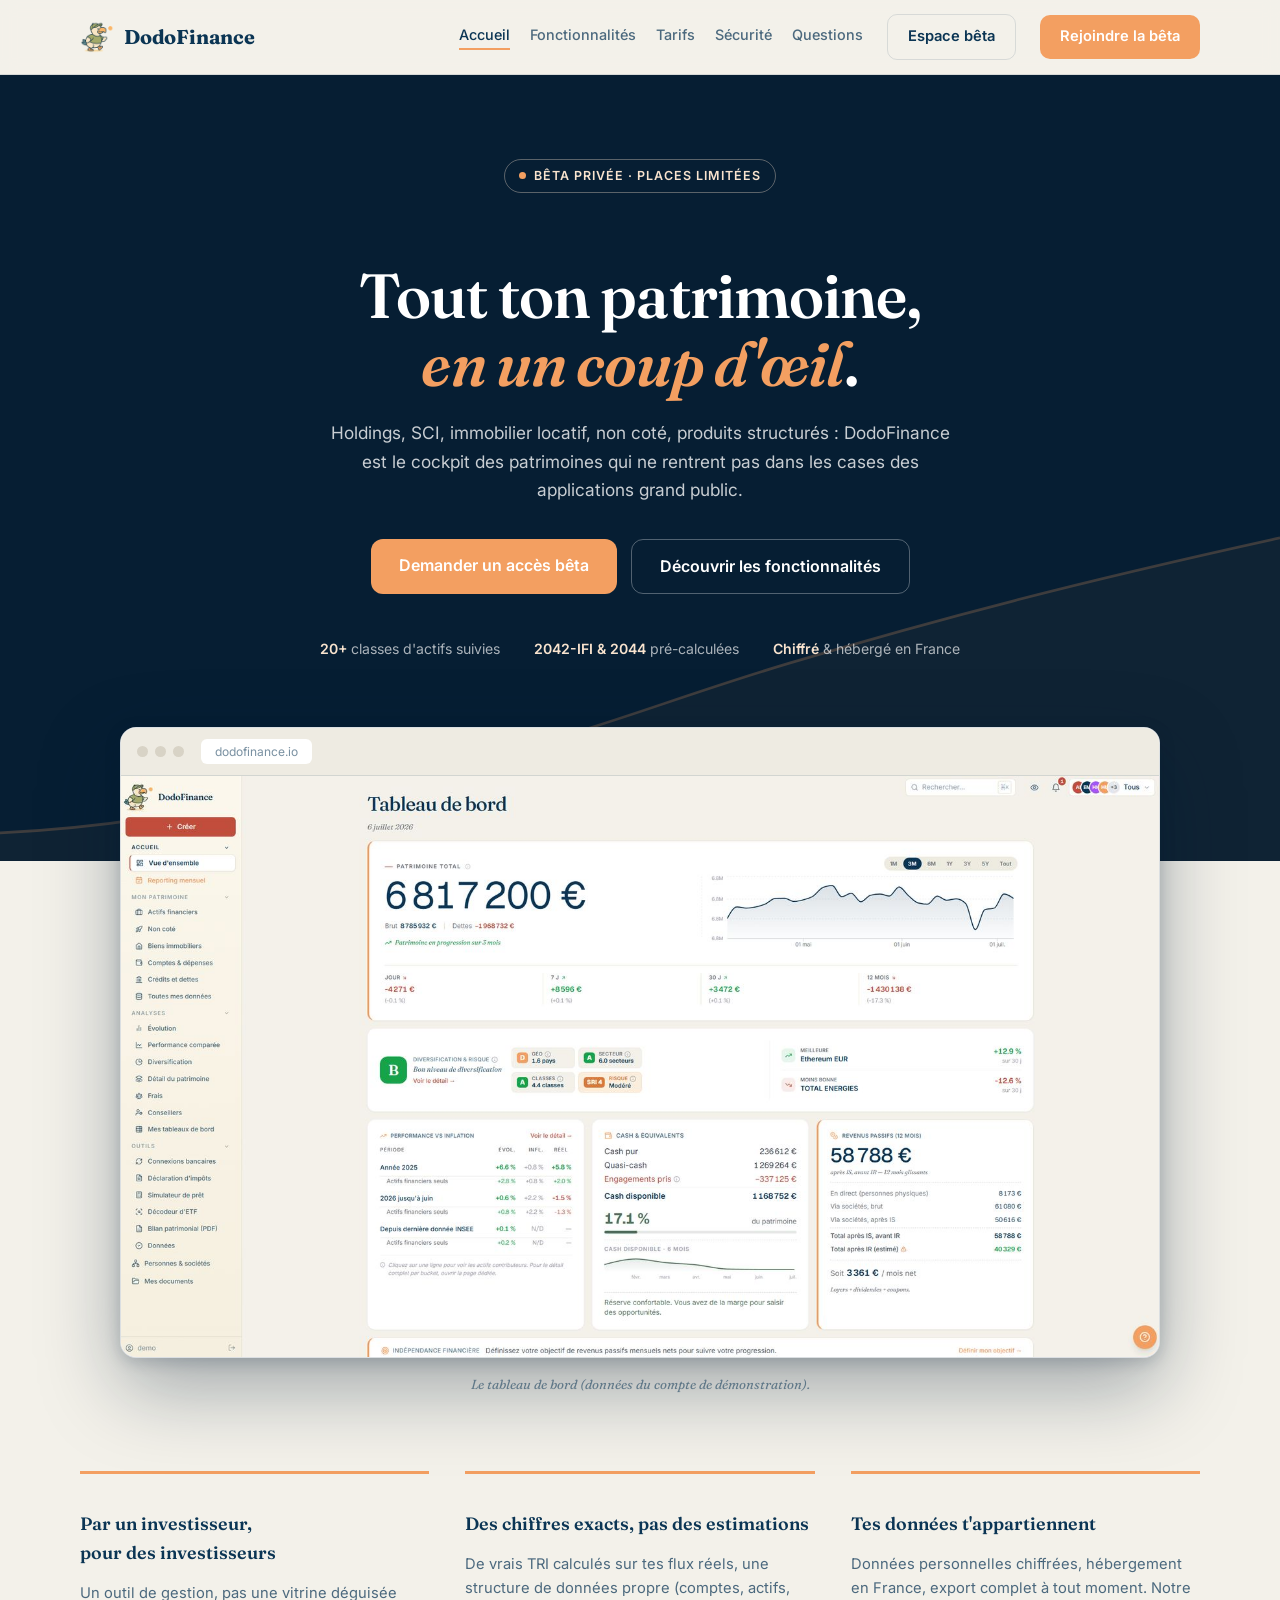
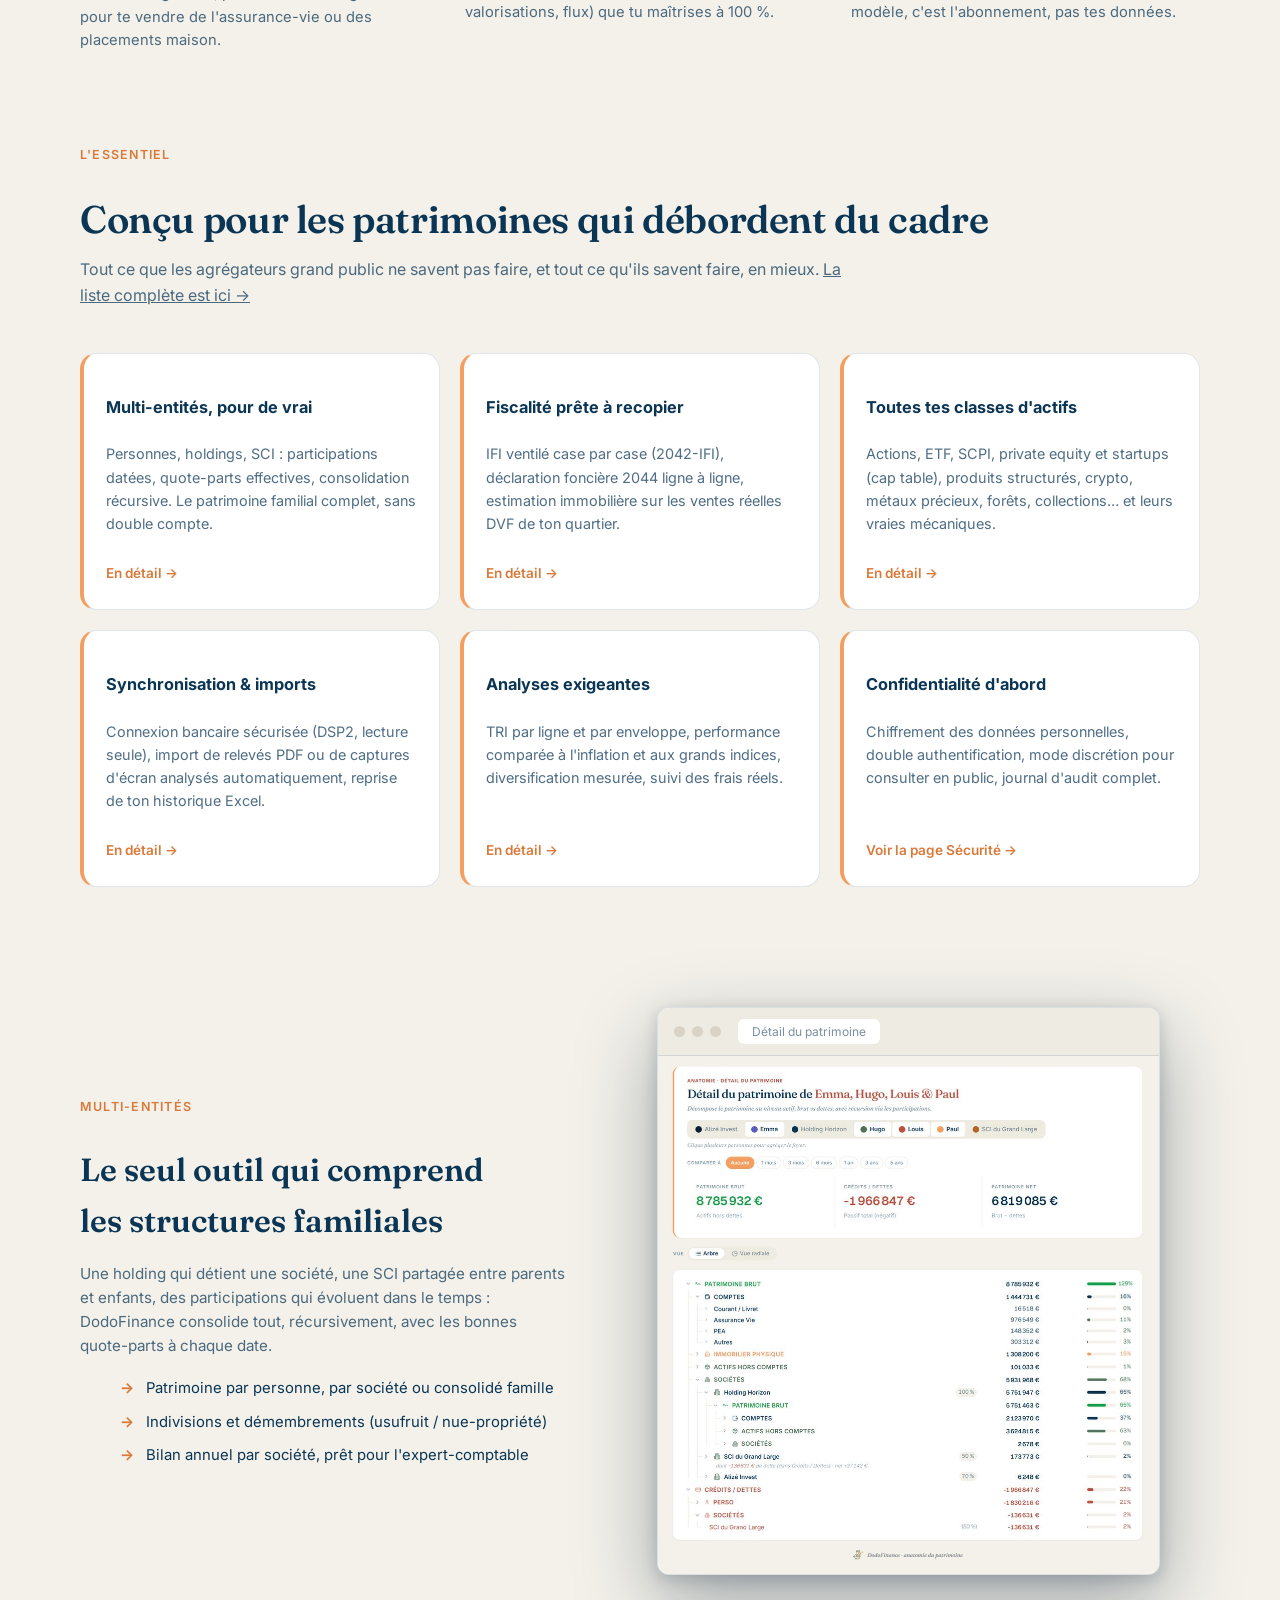
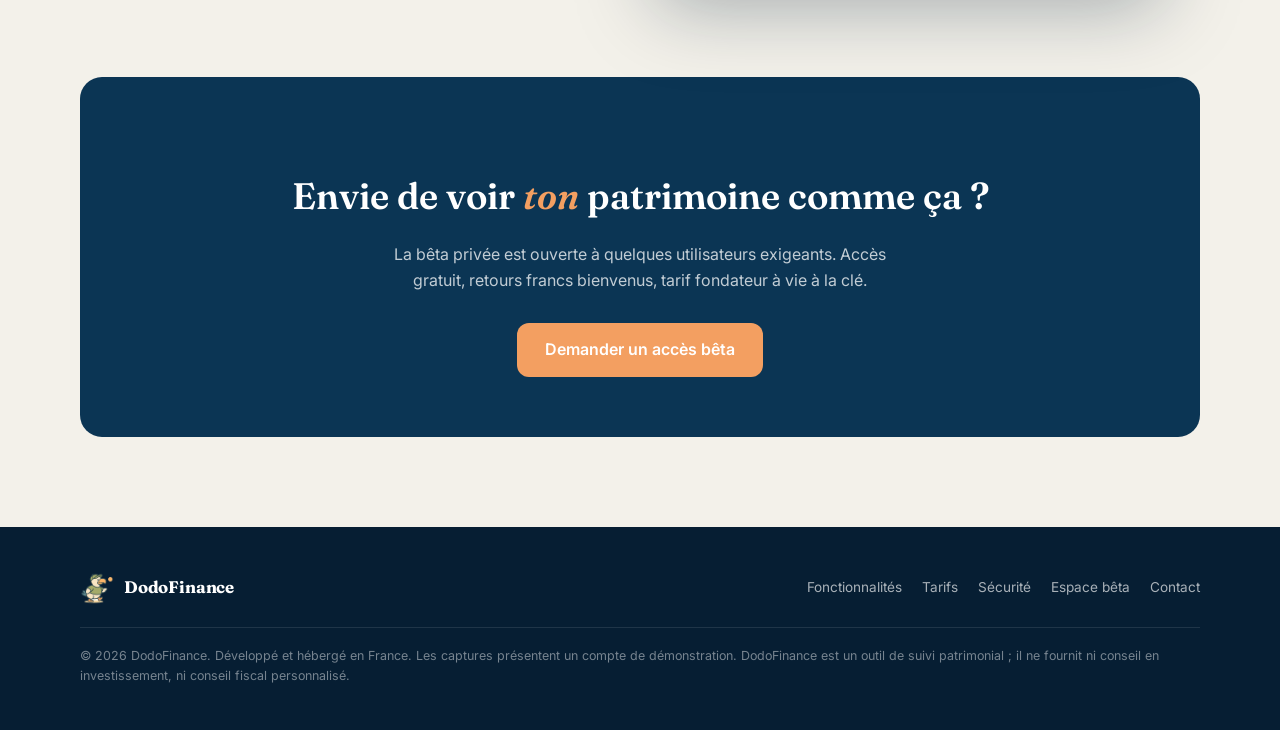
==== index.html @ 03c23da6 "deploy site 2026-07-07_0037" ====
<!DOCTYPE html>
<html lang="fr">
<head>
<meta charset="utf-8">
<meta name="viewport" content="width=device-width, initial-scale=1">
<title>DodoFinance | Le cockpit de ton patrimoine</title>
<meta name="description" content="Holdings, SCI, immobilier locatif, non coté, produits structurés : DodoFinance est le cockpit des patrimoines qui ne rentrent pas dans les cases des applications grand public.">
<link rel="canonical" href="https://www.dodofinance.io/">
<meta property="og:title" content="DodoFinance | Le cockpit de ton patrimoine">
<meta property="og:description" content="Holdings, SCI, immobilier locatif, non coté, produits structurés : DodoFinance est le cockpit des patrimoines qui ne rentrent pas dans les cases des applications grand public.">
<meta property="og:image" content="https://www.dodofinance.io/assets/dashboard.jpg">
<meta property="og:type" content="website">
<meta property="og:locale" content="fr_FR">
<link rel="icon" type="image/png" href="/assets/dodo.png">
<link rel="preconnect" href="https://fonts.googleapis.com">
<link rel="preconnect" href="https://fonts.gstatic.com" crossorigin>
<link href="https://fonts.googleapis.com/css2?family=Fraunces:ital,opsz,wght@0,9..144,400..900;1,9..144,400..900&family=Inter:wght@400;500;600;700&display=swap" rel="stylesheet">
<link rel="stylesheet" href="/style.css">
</head>
<body>
<header class="top">
  <div class="wrap top-in">
    <a class="brand" href="/">
      <img src="/assets/dodo.png" alt="DodoFinance">
      <b>DodoFinance</b>
    </a>
    <nav>
      <a href="/" class="active" data-page="accueil">Accueil</a>
      <a href="/fonctionnalites" data-page="fonctionnalites">Fonctionnalités</a>
      <a href="/tarifs" data-page="tarifs">Tarifs</a>
      <a href="/securite" data-page="securite">Sécurité</a>
      <a href="/questions" data-page="questions">Questions</a>
    </nav>
    <a class="btn btn-ghost" href="https://dodofinance.io/login">Espace bêta</a>
    <a class="btn btn-primary" href="mailto:contact@dodofinance.io?subject=Acc%C3%A8s%20b%C3%AAta%20DodoFinance">Rejoindre la bêta</a>
  </div>
</header>
<main>

  <div class="hero">
    <svg class="curve" viewBox="0 0 1200 260" preserveAspectRatio="none" aria-hidden="true">
      <path d="M0,240 C150,235 260,210 380,196 C520,180 600,150 740,118 C880,86 1010,60 1200,28 L1200,260 L0,260 Z" fill="rgba(243,159,97,0.08)"/>
      <path d="M0,240 C150,235 260,210 380,196 C520,180 600,150 740,118 C880,86 1010,60 1200,28" fill="none" stroke="rgba(243,159,97,0.45)" stroke-width="2"/>
    </svg>
    <div class="hero-in">
      <span class="pill">Bêta privée · places limitées</span>
      <h1>Tout ton patrimoine, <em>en&nbsp;un&nbsp;coup&nbsp;d'œil</em>.</h1>
      <p class="lead">
        Holdings, SCI, immobilier locatif, non coté, produits structurés&nbsp;: DodoFinance est
        le cockpit des patrimoines qui ne rentrent pas dans les cases des applications grand public.
      </p>
      <div class="hero-cta">
        <a class="btn btn-primary btn-big" href="mailto:contact@dodofinance.io?subject=Acc%C3%A8s%20b%C3%AAta%20DodoFinance">Demander un accès bêta</a>
        <a class="btn btn-ghost btn-big" href="/fonctionnalites">Découvrir les fonctionnalités</a>
      </div>
      <div class="hero-stats">
        <span><b>20+</b> classes d'actifs suivies</span>
        <span><b>2042-IFI &amp; 2044</b> pré-calculées</span>
        <span><b>Chiffré</b> &amp; hébergé en France</span>
      </div>
    </div>
  </div>

  <div class="wrap shot-wrap">
    <figure class="shot">
      <div class="shot-bar"><i></i><i></i><i></i><span>dodofinance.io</span></div>
      <img src="/assets/dashboard.jpg" alt="Tableau de bord DodoFinance : patrimoine total, performance vs inflation, cash disponible, revenus passifs" width="1600" height="896">
    </figure>
    <figcaption class="shot-caption">Le tableau de bord (données du compte de démonstration).</figcaption>
  </div>

  <div class="credo">
    <div class="wrap credo-grid">
      <div class="credo-item">
        <h3>Par un investisseur, pour des investisseurs</h3>
        <p>Un outil de gestion, pas une vitrine déguisée pour te vendre de l'assurance-vie ou des placements maison.</p>
      </div>
      <div class="credo-item">
        <h3>Des chiffres exacts, pas des estimations</h3>
        <p>De vrais TRI calculés sur tes flux réels, une structure de données propre (comptes, actifs, valorisations, flux) que tu maîtrises à 100&nbsp;%.</p>
      </div>
      <div class="credo-item">
        <h3>Tes données t'appartiennent</h3>
        <p>Données personnelles chiffrées, hébergement en France, export complet à tout moment. Notre modèle, c'est l'abonnement, pas tes données.</p>
      </div>
    </div>
  </div>

  <div class="section tight">
    <div class="wrap">
      <div class="eyebrow">L'essentiel</div>
      <h2>Conçu pour les patrimoines qui débordent du cadre</h2>
      <p class="sub">Tout ce que les agrégateurs grand public ne savent pas faire, et tout ce qu'ils savent faire, en mieux. <a href="/fonctionnalites">La liste complète est ici →</a></p>
      <div class="feat-grid">
        <div class="feat">
          <h3>Multi-entités, pour de vrai</h3>
          <p>Personnes, holdings, SCI&nbsp;: participations datées, quote-parts effectives, consolidation récursive. Le patrimoine familial complet, sans double compte.</p>
          <a href="/fonctionnalites">En détail →</a>
        </div>
        <div class="feat">
          <h3>Fiscalité prête à recopier</h3>
          <p>IFI ventilé case par case (2042-IFI), déclaration foncière 2044 ligne à ligne, estimation immobilière sur les ventes réelles DVF de ton quartier.</p>
          <a href="/fonctionnalites">En détail →</a>
        </div>
        <div class="feat">
          <h3>Toutes tes classes d'actifs</h3>
          <p>Actions, ETF, SCPI, private equity et startups (cap table), produits structurés, crypto, métaux précieux, forêts, collections… et leurs vraies mécaniques.</p>
          <a href="/fonctionnalites">En détail →</a>
        </div>
        <div class="feat">
          <h3>Synchronisation &amp; imports</h3>
          <p>Connexion bancaire sécurisée (DSP2, lecture seule), import de relevés PDF ou de captures d'écran analysés automatiquement, reprise de ton historique Excel.</p>
          <a href="/fonctionnalites">En détail →</a>
        </div>
        <div class="feat">
          <h3>Analyses exigeantes</h3>
          <p>TRI par ligne et par enveloppe, performance comparée à l'inflation et aux grands indices, diversification mesurée, suivi des frais réels.</p>
          <a href="/fonctionnalites">En détail →</a>
        </div>
        <div class="feat">
          <h3>Confidentialité d'abord</h3>
          <p>Chiffrement des données personnelles, double authentification, mode discrétion pour consulter en public, journal d'audit complet.</p>
          <a href="/securite">Voir la page Sécurité →</a>
        </div>
      </div>
    </div>
  </div>

  <div class="wrap">
    <div class="dive">
      <div class="dive-txt">
        <div class="eyebrow">Multi-entités</div>
        <h2>Le seul outil qui comprend les structures familiales</h2>
        <p>Une holding qui détient une société, une SCI partagée entre parents et enfants, des participations qui évoluent dans le temps&nbsp;: DodoFinance consolide tout, récursivement, avec les bonnes quote-parts à chaque date.</p>
        <ul>
          <li>Patrimoine par personne, par société ou consolidé famille</li>
          <li>Indivisions et démembrements (usufruit / nue-propriété)</li>
          <li>Bilan annuel par société, prêt pour l'expert-comptable</li>
        </ul>
      </div>
      <figure class="shot">
        <div class="shot-bar"><i></i><i></i><i></i><span>Détail du patrimoine</span></div>
        <img src="/assets/drilldown.jpg" alt="Anatomie du patrimoine familial : comptes, immobilier, sociétés et crédits consolidés" loading="lazy" width="1000" height="1034">
      </figure>
    </div>
  </div>

</main>
<section class="final">
  <div class="wrap">
    <div class="final-card">
      <h2>Envie de voir <em>ton</em> patrimoine comme ça&nbsp;?</h2>
      <p>La bêta privée est ouverte à quelques utilisateurs exigeants. Accès gratuit, retours francs bienvenus, tarif fondateur à vie à la clé.</p>
      <a class="btn btn-primary btn-big" href="mailto:contact@dodofinance.io?subject=Acc%C3%A8s%20b%C3%AAta%20DodoFinance">Demander un accès bêta</a>
    </div>
  </div>
</section>
<footer>
  <div class="wrap">
    <div class="foot-in">
      <a class="brand" href="/">
        <img src="/assets/dodo.png" alt="">
        <b>DodoFinance</b>
      </a>
      <div class="foot-links">
        <a href="/fonctionnalites">Fonctionnalités</a>
        <a href="/tarifs">Tarifs</a>
        <a href="/securite">Sécurité</a>
        <a href="https://dodofinance.io/login">Espace bêta</a>
        <a href="mailto:contact@dodofinance.io">Contact</a>
      </div>
    </div>
    <div class="foot-legal">
      © 2026 DodoFinance. Développé et hébergé en France. Les captures présentent un compte de démonstration.
      DodoFinance est un outil de suivi patrimonial&nbsp;; il ne fournit ni conseil en investissement, ni conseil fiscal personnalisé.
    </div>
  </div>
</footer>
</body>
</html>
---- style.css ----
:root {
    --navy: #0B3554;
    --navy-dark: #061E33;
    --orange: #F39F61;
    --amber: #D97A3A;
    --cream: #F8E3CE;
    --bg: #F3F1EA;
    --sage: #4E725A;
    --green: #16A34A;
    --ink-soft: rgba(11, 53, 84, 0.72);
    --ink-faint: rgba(11, 53, 84, 0.55);
    --line: rgba(11, 53, 84, 0.12);
    --display: 'Fraunces', 'Iowan Old Style', 'Palatino Linotype', Georgia, serif;
    --body: 'Inter', -apple-system, 'Segoe UI', Roboto, sans-serif;
  }
  @media (prefers-reduced-motion: reduce) {
    * { transition: none !important; animation: none !important; }
  }
  /* Neutralise les contraintes de largeur du conteneur hôte (reset de la preview) */
  html, body { max-width: none !important; width: 100% !important; margin: 0 !important; padding: 0 !important; }
  body { background: var(--bg); color: var(--navy); font-family: var(--body); line-height: 1.6; }
  .wrap { max-width: 1120px; margin: 0 auto; padding: 0 24px; }
  a { color: inherit; }
  a:focus-visible, button:focus-visible { outline: 3px solid var(--amber); outline-offset: 2px; border-radius: 6px; }
  h1, h2, h3 { text-wrap: balance; }
  .page[hidden] { display: none; }

  /* ── Header ─────────────────────────────────────────── */
  .top {
    position: sticky; top: 0; z-index: 50;
    background: rgba(243, 241, 234, 0.92); backdrop-filter: blur(8px);
    border-bottom: 1px solid var(--line);
  }
  .top-in { display: flex; align-items: center; gap: 24px; padding: 14px 0; }
  .brand { display: flex; align-items: center; gap: 10px; text-decoration: none; margin-right: auto; }
  .brand img { width: 34px; height: 34px; }
  .brand b { font-family: var(--display); font-size: 1.25rem; font-weight: 700; letter-spacing: -0.01em; }
  .top nav { display: flex; gap: 20px; font-size: 0.9rem; font-weight: 500; color: var(--ink-soft); }
  .top nav a { text-decoration: none; padding-bottom: 2px; border-bottom: 2px solid transparent; }
  .top nav a:hover { color: var(--navy); }
  .top nav a.active { color: var(--navy); border-bottom-color: var(--orange); }
  .btn {
    display: inline-block; text-decoration: none; font-weight: 600; font-size: 0.92rem;
    padding: 10px 20px; border-radius: 10px; transition: background 0.15s, transform 0.15s;
  }
  .btn-primary { background: var(--orange); color: #fff; }
  .btn-primary:hover { background: var(--amber); transform: translateY(-1px); }
  .btn-ghost { border: 1px solid var(--line); color: var(--navy); }
  .btn-ghost:hover { background: rgba(11, 53, 84, 0.05); }
  .btn-big { padding: 14px 28px; font-size: 1rem; border-radius: 12px; }
  @media (max-width: 860px) { .top nav { display: none; } }

  /* ── Hero ───────────────────────────────────────────── */
  .hero { background: var(--navy-dark); color: #fff; position: relative; overflow: hidden; padding: 84px 0 200px; }
  .hero svg.curve { position: absolute; inset: auto 0 0 0; width: 100%; height: 46%; opacity: 0.5; }
  .hero-in { position: relative; max-width: 820px; margin: 0 auto; padding: 0 24px; text-align: center; }
  .pill {
    display: inline-flex; align-items: center; gap: 8px;
    font-size: 0.78rem; font-weight: 600; letter-spacing: 0.08em; text-transform: uppercase;
    color: var(--cream); border: 1px solid rgba(248, 227, 206, 0.35);
    padding: 6px 14px; border-radius: 999px; margin-bottom: 28px;
  }
  .pill::before { content: ""; width: 7px; height: 7px; border-radius: 50%; background: var(--orange); }
  .hero h1 {
    font-family: var(--display); font-weight: 600; letter-spacing: -0.015em;
    font-size: clamp(2.3rem, 5.4vw, 3.9rem); line-height: 1.08; margin-bottom: 22px;
  }
  .hero h1 em { font-style: italic; color: var(--orange); }
  .hero p.lead { font-size: 1.08rem; line-height: 1.65; color: rgba(255, 255, 255, 0.78); max-width: 640px; margin: 0 auto 34px; }
  .hero-cta { display: flex; gap: 14px; justify-content: center; flex-wrap: wrap; margin-bottom: 44px; }
  .hero .btn-ghost { border-color: rgba(255, 255, 255, 0.3); color: #fff; }
  .hero .btn-ghost:hover { background: rgba(255, 255, 255, 0.08); }
  .hero-stats { display: flex; gap: 34px; justify-content: center; flex-wrap: wrap; font-size: 0.88rem; color: rgba(255, 255, 255, 0.66); }
  .hero-stats b { color: var(--cream); font-weight: 600; }

  .shot-wrap { margin-top: -150px; position: relative; z-index: 2; }
  .shot {
    background: #fff; border-radius: 16px; overflow: hidden;
    box-shadow: 0 30px 80px rgba(6, 30, 51, 0.35), 0 4px 16px rgba(6, 30, 51, 0.18);
    border: 1px solid rgba(6, 30, 51, 0.14);
  }
  .shot-bar { display: flex; align-items: center; gap: 7px; padding: 11px 16px; background: #EEEBE2; border-bottom: 1px solid var(--line); }
  .shot-bar i { width: 11px; height: 11px; border-radius: 50%; background: #D8D3C6; }
  .shot-bar span {
    margin-left: 10px; font-size: 0.75rem; color: var(--ink-faint);
    background: #fff; border-radius: 6px; padding: 3px 14px;
  }
  .shot img { display: block; width: 100%; height: auto; }
  .shot-caption { text-align: center; font-size: 0.82rem; color: var(--ink-faint); margin-top: 14px; font-style: italic; font-family: var(--display); }
  .shot-mid { max-width: 920px; margin: 6px auto 12px; }
  .shot-mid + .shot-caption { margin-bottom: 40px; }

  /* ── Blocs communs ──────────────────────────────────── */
  .credo { padding: 76px 0 30px; }
  .credo-grid { display: grid; grid-template-columns: repeat(3, 1fr); gap: 36px; }
  .credo-item { border-top: 3px solid var(--orange); padding-top: 18px; }
  .credo-item h3 { font-family: var(--display); font-size: 1.12rem; font-weight: 600; margin-bottom: 8px; }
  .credo-item p { font-size: 0.92rem; color: var(--ink-soft); }
  @media (max-width: 820px) { .credo-grid { grid-template-columns: 1fr; gap: 24px; } }

  .section { padding: 72px 0; }
  .section.tight { padding: 48px 0; }
  .eyebrow { font-size: 0.78rem; font-weight: 600; letter-spacing: 0.1em; text-transform: uppercase; color: var(--amber); margin-bottom: 12px; }
  .section h2, .page-head h1 { font-family: var(--display); font-weight: 600; font-size: clamp(1.7rem, 3.4vw, 2.4rem); line-height: 1.15; letter-spacing: -0.01em; margin-bottom: 14px; }
  .section p.sub, .page-head p.sub { color: var(--ink-soft); max-width: 780px; margin-bottom: 44px; }

  .page-head { padding: 64px 0 8px; }
  .page-head h1 em { font-style: italic; color: var(--amber); }

  .feat-grid { display: grid; grid-template-columns: repeat(3, 1fr); gap: 20px; }
  .feat {
    background: #fff; border: 1px solid var(--line); border-left: 4px solid var(--orange);
    border-radius: 16px; padding: 24px 22px; display: flex; flex-direction: column;
  }
  .feat h3 { font-size: 1.02rem; font-weight: 700; margin-bottom: 8px; }
  .feat p { font-size: 0.9rem; color: var(--ink-soft); flex: 1; }
  .feat a { font-size: 0.85rem; font-weight: 600; color: var(--amber); text-decoration: none; margin-top: 14px; }
  .feat a:hover { text-decoration: underline; }
  @media (max-width: 980px) { .feat-grid { grid-template-columns: repeat(2, 1fr); } }
  @media (max-width: 640px) { .feat-grid { grid-template-columns: 1fr; } }

  .dive { display: grid; grid-template-columns: 5fr 6fr; gap: 52px; align-items: center; padding: 56px 0; }
  .dive.flip .dive-txt { order: 2; }
  .dive h2 { font-family: var(--display); font-weight: 600; font-size: clamp(1.5rem, 2.8vw, 2rem); margin-bottom: 14px; }
  .dive p { color: var(--ink-soft); font-size: 0.95rem; margin-bottom: 12px; }
  .dive ul { list-style: none; margin-top: 18px; display: grid; gap: 10px; }
  .dive li { padding-left: 26px; position: relative; font-size: 0.93rem; }
  .dive li::before { content: "→"; position: absolute; left: 0; color: var(--amber); font-weight: 700; }
  .dive .shot { border-radius: 12px; }
  @media (max-width: 880px) { .dive { grid-template-columns: 1fr; gap: 28px; } .dive.flip .dive-txt { order: 0; } }

  /* ── Page Fonctionnalités : catégories + checklists ── */
  .cat { background: #fff; border: 1px solid var(--line); border-radius: 18px; padding: 32px 32px 26px; margin-bottom: 22px; }
  .cat h3 { font-family: var(--display); font-size: 1.35rem; font-weight: 600; margin-bottom: 6px; }
  .cat > p { font-size: 0.92rem; color: var(--ink-soft); margin-bottom: 20px; max-width: 720px; }
  .checks { list-style: none; columns: 3; column-gap: 34px; }
  .checks.two { columns: 2; }
  .checks li {
    break-inside: avoid; font-size: 0.9rem; color: var(--ink-soft);
    padding: 5px 0 5px 24px; position: relative;
  }
  .checks li::before { content: "✓"; position: absolute; left: 0; color: var(--green); font-weight: 700; }
  .checks li b { color: var(--navy); font-weight: 600; }
  @media (max-width: 980px) { .checks { columns: 2; } }
  @media (max-width: 640px) { .checks, .checks.two { columns: 1; } }

  /* ── Tarifs ─────────────────────────────────────────── */
  .beta-note {
    background: var(--cream); border-radius: 14px; padding: 18px 24px; margin-bottom: 36px;
    font-size: 0.95rem; display: flex; gap: 12px; align-items: baseline; flex-wrap: wrap;
  }
  .beta-note b { font-family: var(--display); white-space: nowrap; }
  .price-grid { display: grid; grid-template-columns: repeat(2, minmax(0, 420px)); gap: 22px; justify-content: center; }
  .price {
    background: #fff; border: 1px solid var(--line); border-radius: 18px; padding: 30px 28px;
    display: flex; flex-direction: column;
  }
  .price.hot { border: 2px solid var(--orange); position: relative; }
  .price.hot .tag {
    position: absolute; top: -13px; left: 50%; transform: translateX(-50%);
    background: var(--orange); color: #fff; font-size: 0.72rem; font-weight: 700;
    letter-spacing: 0.06em; text-transform: uppercase; padding: 4px 14px; border-radius: 999px;
  }
  .price h3 { font-family: var(--display); font-size: 1.25rem; font-weight: 600; margin-bottom: 4px; }
  .price .who { font-size: 0.85rem; color: var(--ink-faint); margin-bottom: 18px; }
  .price .amount { font-variant-numeric: tabular-nums; font-size: 2.2rem; font-weight: 700; letter-spacing: -0.02em; }
  .price .amount small { font-size: 0.9rem; font-weight: 500; color: var(--ink-faint); letter-spacing: 0; }
  .price ul { list-style: none; margin: 20px 0 26px; display: grid; gap: 9px; flex: 1; }
  .price li { font-size: 0.9rem; padding-left: 22px; position: relative; color: var(--ink-soft); }
  .price li::before { content: "✓"; position: absolute; left: 0; color: var(--green); font-weight: 700; }
  .price li.hdr { padding-left: 0; font-weight: 600; color: var(--navy); }
  .price li.hdr::before { content: none; }
  .price .btn { text-align: center; }
  .price-foot { font-size: 0.8rem; color: var(--ink-faint); margin-top: 22px; font-style: italic; text-align: center; }
  @media (max-width: 820px) { .price-grid { grid-template-columns: 1fr; } }

  /* ── Sécurité ───────────────────────────────────────── */
  .sec-grid { display: grid; grid-template-columns: repeat(2, 1fr); gap: 20px; }
  .sec {
    background: #fff; border: 1px solid var(--line); border-radius: 16px; padding: 26px 24px;
  }
  .sec h3 { font-size: 1rem; font-weight: 700; margin-bottom: 8px; display: flex; align-items: center; gap: 10px; }
  .sec h3::before { content: ""; width: 10px; height: 10px; border-radius: 3px; background: var(--sage); flex-shrink: 0; }
  .sec p { font-size: 0.9rem; color: var(--ink-soft); }
  @media (max-width: 720px) { .sec-grid { grid-template-columns: 1fr; } }
  .sec-note {
    margin-top: 34px; border-left: 4px solid var(--orange); background: #fff;
    border-radius: 0 14px 14px 0; padding: 20px 24px; font-size: 0.92rem; color: var(--ink-soft);
  }

  /* ── FAQ ────────────────────────────────────────────── */
  .faq details { background: #fff; border: 1px solid var(--line); border-radius: 12px; padding: 4px 22px; margin-bottom: 12px; }
  .faq summary { cursor: pointer; font-weight: 600; font-size: 0.98rem; padding: 14px 0; list-style: none; position: relative; padding-right: 30px; }
  .faq summary::-webkit-details-marker { display: none; }
  .faq summary::after { content: "+"; position: absolute; right: 2px; top: 50%; transform: translateY(-50%); font-size: 1.3rem; color: var(--amber); font-weight: 400; }
  .faq details[open] summary::after { content: "–"; }
  .faq details p { padding: 0 0 18px; font-size: 0.92rem; color: var(--ink-soft); max-width: 720px; }

  /* ── CTA final + footer ─────────────────────────────── */
  .final { padding: 30px 0 90px; }
  .final-card {
    background: var(--navy); color: #fff; border-radius: 22px; padding: 60px 40px; text-align: center;
  }
  .final-card h2 { font-family: var(--display); font-weight: 600; font-size: clamp(1.7rem, 3.4vw, 2.3rem); margin-bottom: 12px; }
  .final-card h2 em { font-style: italic; color: var(--orange); }
  .final-card p { color: rgba(255, 255, 255, 0.75); margin-bottom: 30px; max-width: 540px; margin-inline: auto; }
  footer { background: var(--navy-dark); color: rgba(255, 255, 255, 0.65); padding: 44px 0; font-size: 0.85rem; }
  .foot-in { display: flex; gap: 24px; align-items: center; flex-wrap: wrap; }
  .foot-in .brand b { color: #fff; font-size: 1.05rem; }
  .foot-links { display: flex; gap: 20px; margin-left: auto; flex-wrap: wrap; }
  .foot-links a { text-decoration: none; }
  .foot-links a:hover { color: #fff; }
  .foot-legal { margin-top: 22px; padding-top: 18px; border-top: 1px solid rgba(255, 255, 255, 0.1); font-size: 0.78rem; color: rgba(255, 255, 255, 0.45); }
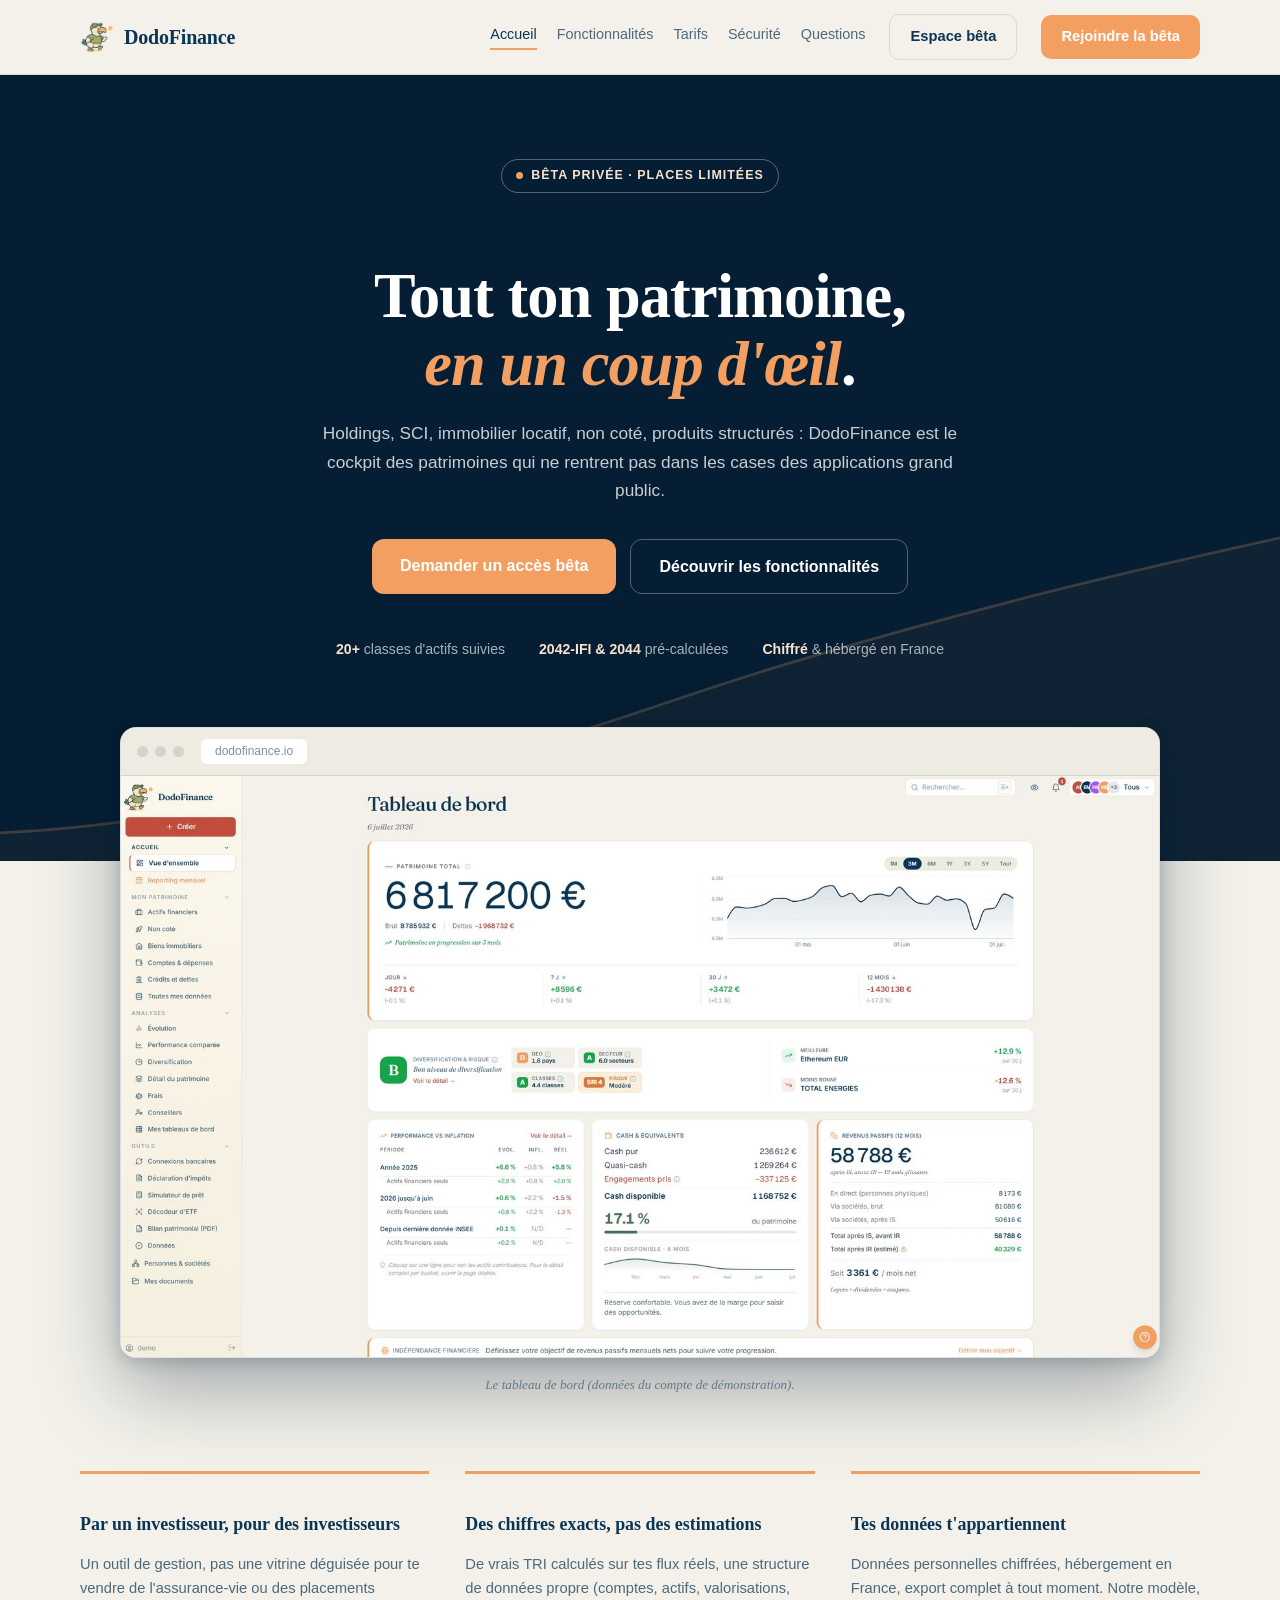
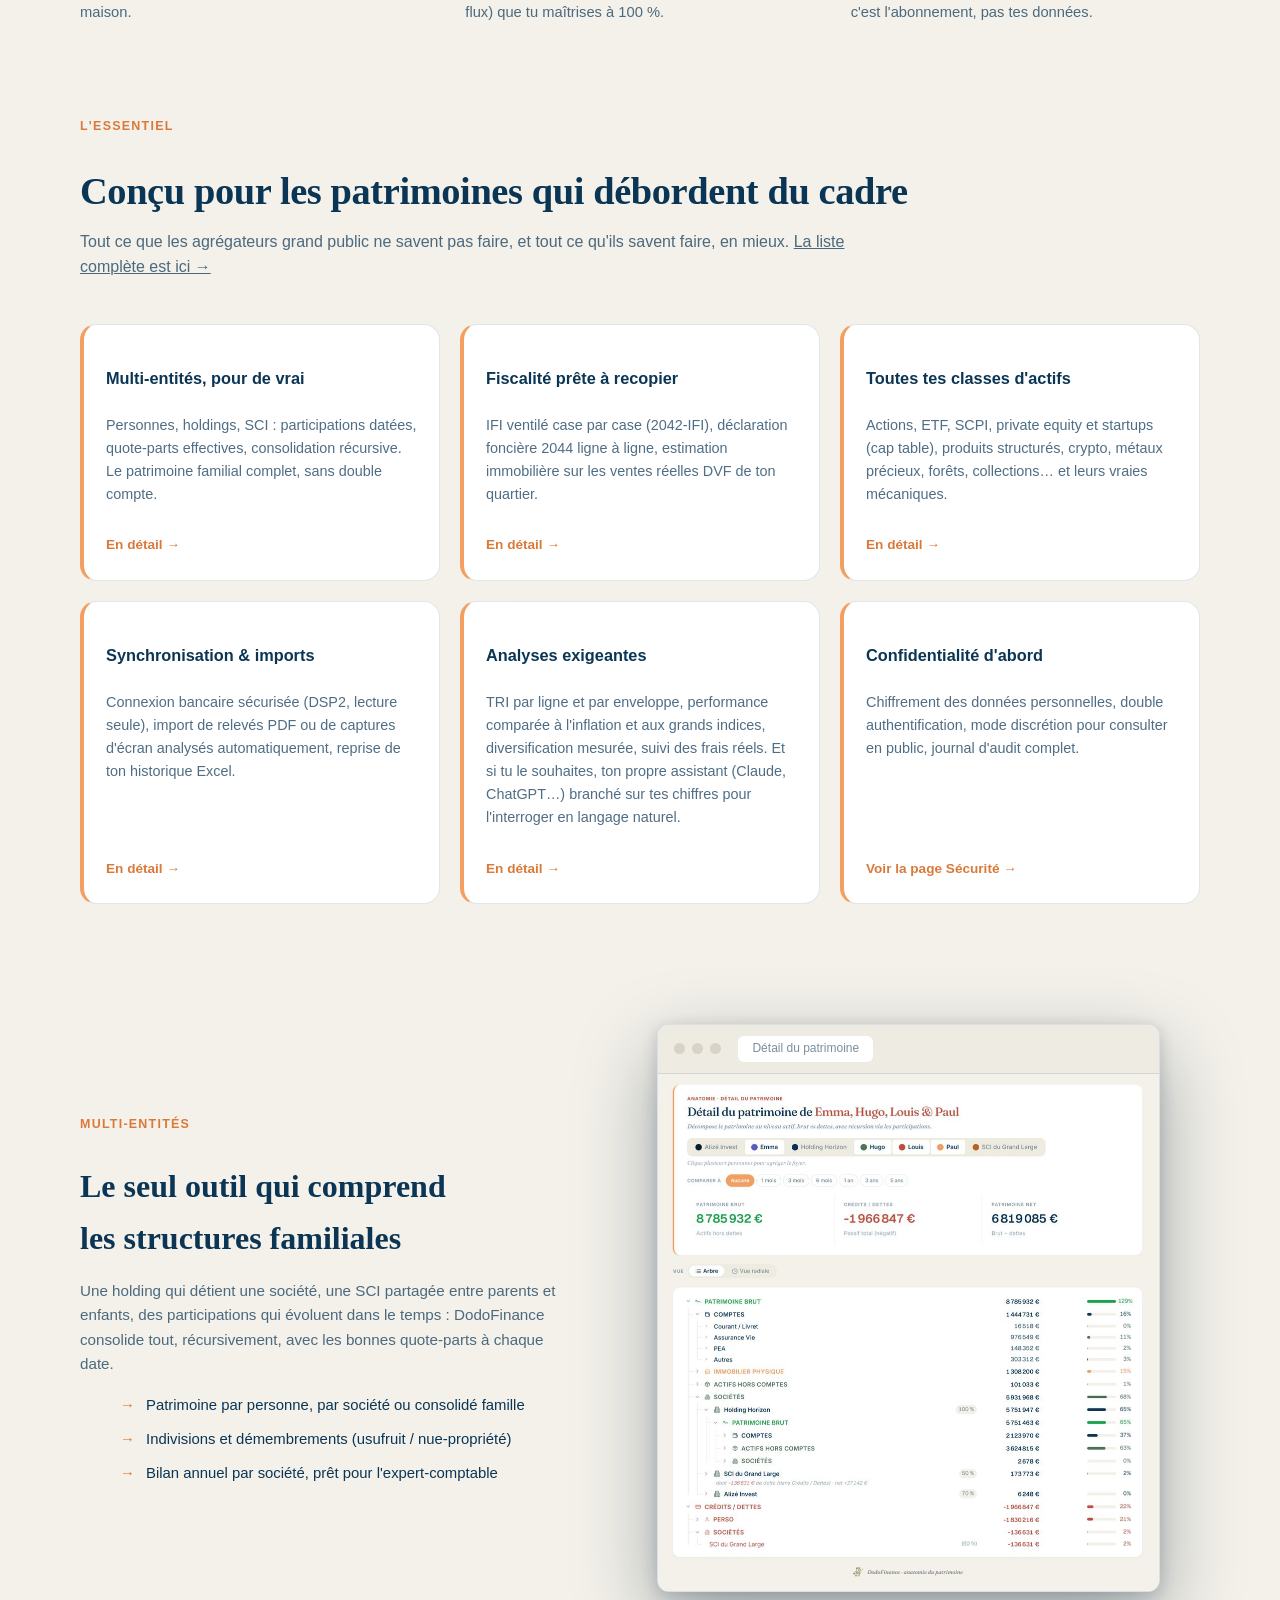
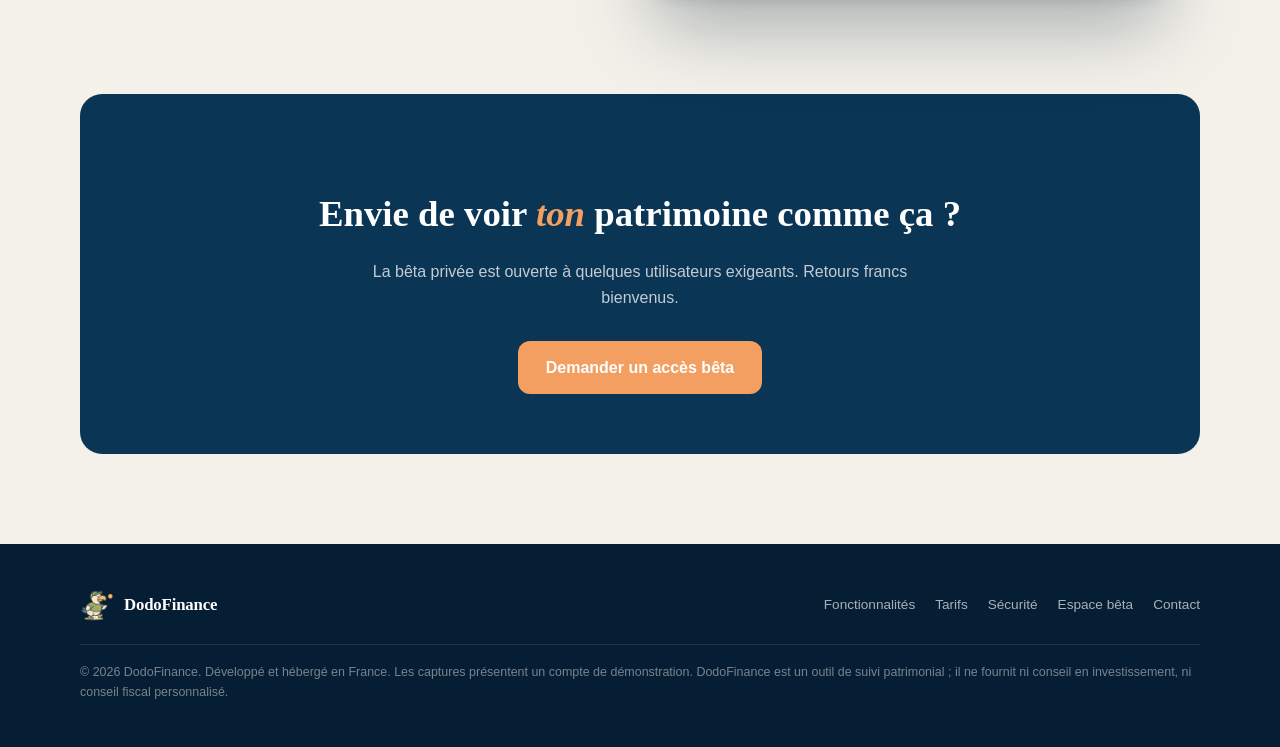
==== commit 5e45e33c: "deploy site 2026-10-22_0300" ====
--- a/index.html
+++ b/index.html
@@ -12,10 +12,8 @@
 <meta property="og:type" content="website">
 <meta property="og:locale" content="fr_FR">
 <link rel="icon" type="image/png" href="/assets/dodo.png">
-<link rel="preconnect" href="https://fonts.googleapis.com">
-<link rel="preconnect" href="https://fonts.gstatic.com" crossorigin>
-<link href="https://fonts.googleapis.com/css2?family=Fraunces:ital,opsz,wght@0,9..144,400..900;1,9..144,400..900&family=Inter:wght@400;500;600;700&display=swap" rel="stylesheet">
-<link rel="stylesheet" href="/style.css">
+<link rel="stylesheet" href="/assets/fonts/fonts.css">
+<link rel="stylesheet" href="/style.css?v=fc8b79c240">
 </head>
 <body>
 <header class="top">
@@ -33,6 +31,23 @@
     </nav>
     <a class="btn btn-ghost" href="https://dodofinance.io/login">Espace bêta</a>
     <a class="btn btn-primary" href="mailto:contact@dodofinance.io?subject=Acc%C3%A8s%20b%C3%AAta%20DodoFinance">Rejoindre la bêta</a>
+    <details class="menu">
+      <summary aria-label="Menu">
+        <svg class="ico-open" viewBox="0 0 24 24" fill="none" stroke="currentColor" stroke-width="2" stroke-linecap="round" aria-hidden="true"><path d="M4 7h16M4 12h16M4 17h16"/></svg>
+        <svg class="ico-close" viewBox="0 0 24 24" fill="none" stroke="currentColor" stroke-width="2" stroke-linecap="round" aria-hidden="true"><path d="M6 6l12 12M18 6L6 18"/></svg>
+      </summary>
+      <div class="menu-panel">
+        <a href="/" class="active" data-page="accueil">Accueil</a>
+        <a href="/fonctionnalites" data-page="fonctionnalites">Fonctionnalités</a>
+        <a href="/tarifs" data-page="tarifs">Tarifs</a>
+        <a href="/securite" data-page="securite">Sécurité</a>
+        <a href="/questions" data-page="questions">Questions</a>
+        <div class="menu-cta">
+          <a class="btn btn-primary" href="mailto:contact@dodofinance.io?subject=Acc%C3%A8s%20b%C3%AAta%20DodoFinance">Rejoindre la bêta</a>
+          <a class="btn btn-ghost" href="https://dodofinance.io/login">Espace bêta</a>
+        </div>
+      </div>
+    </details>
   </div>
 </header>
 <main>
@@ -114,7 +129,7 @@
         </div>
         <div class="feat">
           <h3>Analyses exigeantes</h3>
-          <p>TRI par ligne et par enveloppe, performance comparée à l'inflation et aux grands indices, diversification mesurée, suivi des frais réels.</p>
+          <p>TRI par ligne et par enveloppe, performance comparée à l'inflation et aux grands indices, diversification mesurée, suivi des frais réels. Et si tu le souhaites, ton propre assistant (Claude, ChatGPT…) branché sur tes chiffres pour l'interroger en langage naturel.</p>
           <a href="/fonctionnalites">En détail →</a>
         </div>
         <div class="feat">
@@ -150,7 +165,7 @@
   <div class="wrap">
     <div class="final-card">
       <h2>Envie de voir <em>ton</em> patrimoine comme ça&nbsp;?</h2>
-      <p>La bêta privée est ouverte à quelques utilisateurs exigeants. Accès gratuit, retours francs bienvenus, tarif fondateur à vie à la clé.</p>
+      <p>La bêta privée est ouverte à quelques utilisateurs exigeants. Retours francs bienvenus.</p>
       <a class="btn btn-primary btn-big" href="mailto:contact@dodofinance.io?subject=Acc%C3%A8s%20b%C3%AAta%20DodoFinance">Demander un accès bêta</a>
     </div>
   </div>
--- a/assets/fonts/fonts.css
+++ b/assets/fonts/fonts.css
@@ -0,0 +1,50 @@
+/* Polices auto-hébergées — aucune requête vers Google.
+   Généré par scripts/selfhost-fonts.py, ne pas éditer à la main. */
+@font-face {
+  font-family: 'Fraunces';
+  font-style: italic;
+  font-weight: 100 900;
+  font-display: swap;
+  src: url(/assets/fonts/fraunces-italic-latin-ext.woff2) format('woff2');
+  unicode-range: U+0100-02BA, U+02BD-02C5, U+02C7-02CC, U+02CE-02D7, U+02DD-02FF, U+0304, U+0308, U+0329, U+1D00-1DBF, U+1E00-1E9F, U+1EF2-1EFF, U+2020, U+20A0-20AB, U+20AD-20C0, U+2113, U+2C60-2C7F, U+A720-A7FF;
+}
+@font-face {
+  font-family: 'Fraunces';
+  font-style: italic;
+  font-weight: 100 900;
+  font-display: swap;
+  src: url(/assets/fonts/fraunces-italic-latin.woff2) format('woff2');
+  unicode-range: U+0000-00FF, U+0131, U+0152-0153, U+02BB-02BC, U+02C6, U+02DA, U+02DC, U+0304, U+0308, U+0329, U+2000-206F, U+20AC, U+2122, U+2191, U+2193, U+2212, U+2215, U+FEFF, U+FFFD;
+}
+@font-face {
+  font-family: 'Fraunces';
+  font-style: normal;
+  font-weight: 100 900;
+  font-display: swap;
+  src: url(/assets/fonts/fraunces-normal-latin-ext.woff2) format('woff2');
+  unicode-range: U+0100-02BA, U+02BD-02C5, U+02C7-02CC, U+02CE-02D7, U+02DD-02FF, U+0304, U+0308, U+0329, U+1D00-1DBF, U+1E00-1E9F, U+1EF2-1EFF, U+2020, U+20A0-20AB, U+20AD-20C0, U+2113, U+2C60-2C7F, U+A720-A7FF;
+}
+@font-face {
+  font-family: 'Fraunces';
+  font-style: normal;
+  font-weight: 100 900;
+  font-display: swap;
+  src: url(/assets/fonts/fraunces-normal-latin.woff2) format('woff2');
+  unicode-range: U+0000-00FF, U+0131, U+0152-0153, U+02BB-02BC, U+02C6, U+02DA, U+02DC, U+0304, U+0308, U+0329, U+2000-206F, U+20AC, U+2122, U+2191, U+2193, U+2212, U+2215, U+FEFF, U+FFFD;
+}
+@font-face {
+  font-family: 'Inter';
+  font-style: normal;
+  font-weight: 100 900;
+  font-display: swap;
+  src: url(/assets/fonts/inter-normal-latin-ext.woff2) format('woff2');
+  unicode-range: U+0100-02BA, U+02BD-02C5, U+02C7-02CC, U+02CE-02D7, U+02DD-02FF, U+0304, U+0308, U+0329, U+1D00-1DBF, U+1E00-1E9F, U+1EF2-1EFF, U+2020, U+20A0-20AB, U+20AD-20C0, U+2113, U+2C60-2C7F, U+A720-A7FF;
+}
+@font-face {
+  font-family: 'Inter';
+  font-style: normal;
+  font-weight: 100 900;
+  font-display: swap;
+  src: url(/assets/fonts/inter-normal-latin.woff2) format('woff2');
+  unicode-range: U+0000-00FF, U+0131, U+0152-0153, U+02BB-02BC, U+02C6, U+02DA, U+02DC, U+0304, U+0308, U+0329, U+2000-206F, U+20AC, U+2122, U+2191, U+2193, U+2212, U+2215, U+FEFF, U+FFFD;
+}
--- a/style.css
+++ b/style.css
@@ -19,7 +19,7 @@
   }
   /* Neutralise les contraintes de largeur du conteneur hôte (reset de la preview) */
   html, body { max-width: none !important; width: 100% !important; margin: 0 !important; padding: 0 !important; }
-  body { background: var(--bg); color: var(--navy); font-family: var(--body); line-height: 1.6; }
+  body { background: var(--bg); color: var(--navy); font-family: var(--body); line-height: 1.6; overflow-x: clip; }
   .wrap { max-width: 1120px; margin: 0 auto; padding: 0 24px; }
   a { color: inherit; }
   a:focus-visible, button:focus-visible { outline: 3px solid var(--amber); outline-offset: 2px; border-radius: 6px; }
@@ -32,7 +32,7 @@
     background: rgba(243, 241, 234, 0.92); backdrop-filter: blur(8px);
     border-bottom: 1px solid var(--line);
   }
-  .top-in { display: flex; align-items: center; gap: 24px; padding: 14px 0; }
+  .top-in { display: flex; align-items: center; gap: 24px; padding-block: 14px; }
   .brand { display: flex; align-items: center; gap: 10px; text-decoration: none; margin-right: auto; }
   .brand img { width: 34px; height: 34px; }
   .brand b { font-family: var(--display); font-size: 1.25rem; font-weight: 700; letter-spacing: -0.01em; }
@@ -49,7 +49,37 @@
   .btn-ghost { border: 1px solid var(--line); color: var(--navy); }
   .btn-ghost:hover { background: rgba(11, 53, 84, 0.05); }
   .btn-big { padding: 14px 28px; font-size: 1rem; border-radius: 12px; }
-  @media (max-width: 860px) { .top nav { display: none; } }
+  /* Menu mobile : <details> natif (les pages publiées n'ont pas de JavaScript) */
+  .menu { display: none; }
+  .menu > summary {
+    list-style: none; cursor: pointer; display: flex; align-items: center; justify-content: center;
+    width: 42px; height: 42px; border: 1px solid var(--line); border-radius: 10px; color: var(--navy);
+  }
+  .menu > summary::-webkit-details-marker { display: none; }
+  .menu > summary svg { width: 20px; height: 20px; }
+  .menu .ico-close { display: none; }
+  .menu[open] .ico-open { display: none; }
+  .menu[open] .ico-close { display: block; }
+  .menu-panel {
+    position: absolute; left: 0; right: 0; top: 100%;
+    background: var(--bg); border-bottom: 1px solid var(--line);
+    box-shadow: 0 12px 24px rgba(6, 30, 51, 0.08);
+    padding: 8px 24px 20px; display: flex; flex-direction: column;
+  }
+  .menu-panel > a:not(.btn) {
+    text-decoration: none; font-weight: 500; padding: 13px 0; color: var(--ink-soft);
+    border-bottom: 1px solid var(--line);
+  }
+  .menu-panel > a.active { color: var(--navy); font-weight: 600; }
+  .menu-panel .menu-cta { display: flex; flex-direction: column; gap: 10px; margin-top: 18px; text-align: center; }
+  @media (max-width: 860px) {
+    .top nav, .top-in > .btn-ghost { display: none; }
+    .top-in { gap: 12px; }
+    .menu { display: block; }
+  }
+  @media (max-width: 560px) {
+    .top-in > .btn-primary { display: none; }
+  }
 
   /* ── Hero ───────────────────────────────────────────── */
   .hero { background: var(--navy-dark); color: #fff; position: relative; overflow: hidden; padding: 84px 0 200px; }
@@ -99,13 +129,13 @@
   .credo-item p { font-size: 0.92rem; color: var(--ink-soft); }
   @media (max-width: 820px) { .credo-grid { grid-template-columns: 1fr; gap: 24px; } }
 
-  .section { padding: 72px 0; }
-  .section.tight { padding: 48px 0; }
+  .section { padding-block: 72px; }
+  .section.tight { padding-block: 48px; }
   .eyebrow { font-size: 0.78rem; font-weight: 600; letter-spacing: 0.1em; text-transform: uppercase; color: var(--amber); margin-bottom: 12px; }
   .section h2, .page-head h1 { font-family: var(--display); font-weight: 600; font-size: clamp(1.7rem, 3.4vw, 2.4rem); line-height: 1.15; letter-spacing: -0.01em; margin-bottom: 14px; }
   .section p.sub, .page-head p.sub { color: var(--ink-soft); max-width: 780px; margin-bottom: 44px; }
 
-  .page-head { padding: 64px 0 8px; }
+  .page-head { padding-block: 64px 8px; }
   .page-head h1 em { font-style: italic; color: var(--amber); }
 
   .feat-grid { display: grid; grid-template-columns: repeat(3, 1fr); gap: 20px; }
@@ -146,12 +176,8 @@
   @media (max-width: 640px) { .checks, .checks.two { columns: 1; } }
 
   /* ── Tarifs ─────────────────────────────────────────── */
-  .beta-note {
-    background: var(--cream); border-radius: 14px; padding: 18px 24px; margin-bottom: 36px;
-    font-size: 0.95rem; display: flex; gap: 12px; align-items: baseline; flex-wrap: wrap;
-  }
-  .beta-note b { font-family: var(--display); white-space: nowrap; }
   .price-grid { display: grid; grid-template-columns: repeat(2, minmax(0, 420px)); gap: 22px; justify-content: center; }
+  .price-grid.solo { grid-template-columns: minmax(0, 620px); }
   .price {
     background: #fff; border: 1px solid var(--line); border-radius: 18px; padding: 30px 28px;
     display: flex; flex-direction: column;
@@ -172,8 +198,13 @@
   .price li.hdr { padding-left: 0; font-weight: 600; color: var(--navy); }
   .price li.hdr::before { content: none; }
   .price .btn { text-align: center; }
+  .price .alt { font-size: 0.9rem; color: var(--ink-soft); margin-top: 8px; }
+  .price .alt b { color: var(--navy); font-weight: 600; }
+  .price .free { font-size: 0.85rem; color: var(--green); font-weight: 600; margin-top: 12px; }
+  .price ul.two { columns: 2; column-gap: 30px; display: block; }
+  .price ul.two li { break-inside: avoid; margin-bottom: 9px; }
   .price-foot { font-size: 0.8rem; color: var(--ink-faint); margin-top: 22px; font-style: italic; text-align: center; }
-  @media (max-width: 820px) { .price-grid { grid-template-columns: 1fr; } }
+  @media (max-width: 820px) { .price-grid, .price-grid.solo { grid-template-columns: 1fr; } .price ul.two { columns: 1; } }
 
   /* ── Sécurité ───────────────────────────────────────── */
   .sec-grid { display: grid; grid-template-columns: repeat(2, 1fr); gap: 20px; }
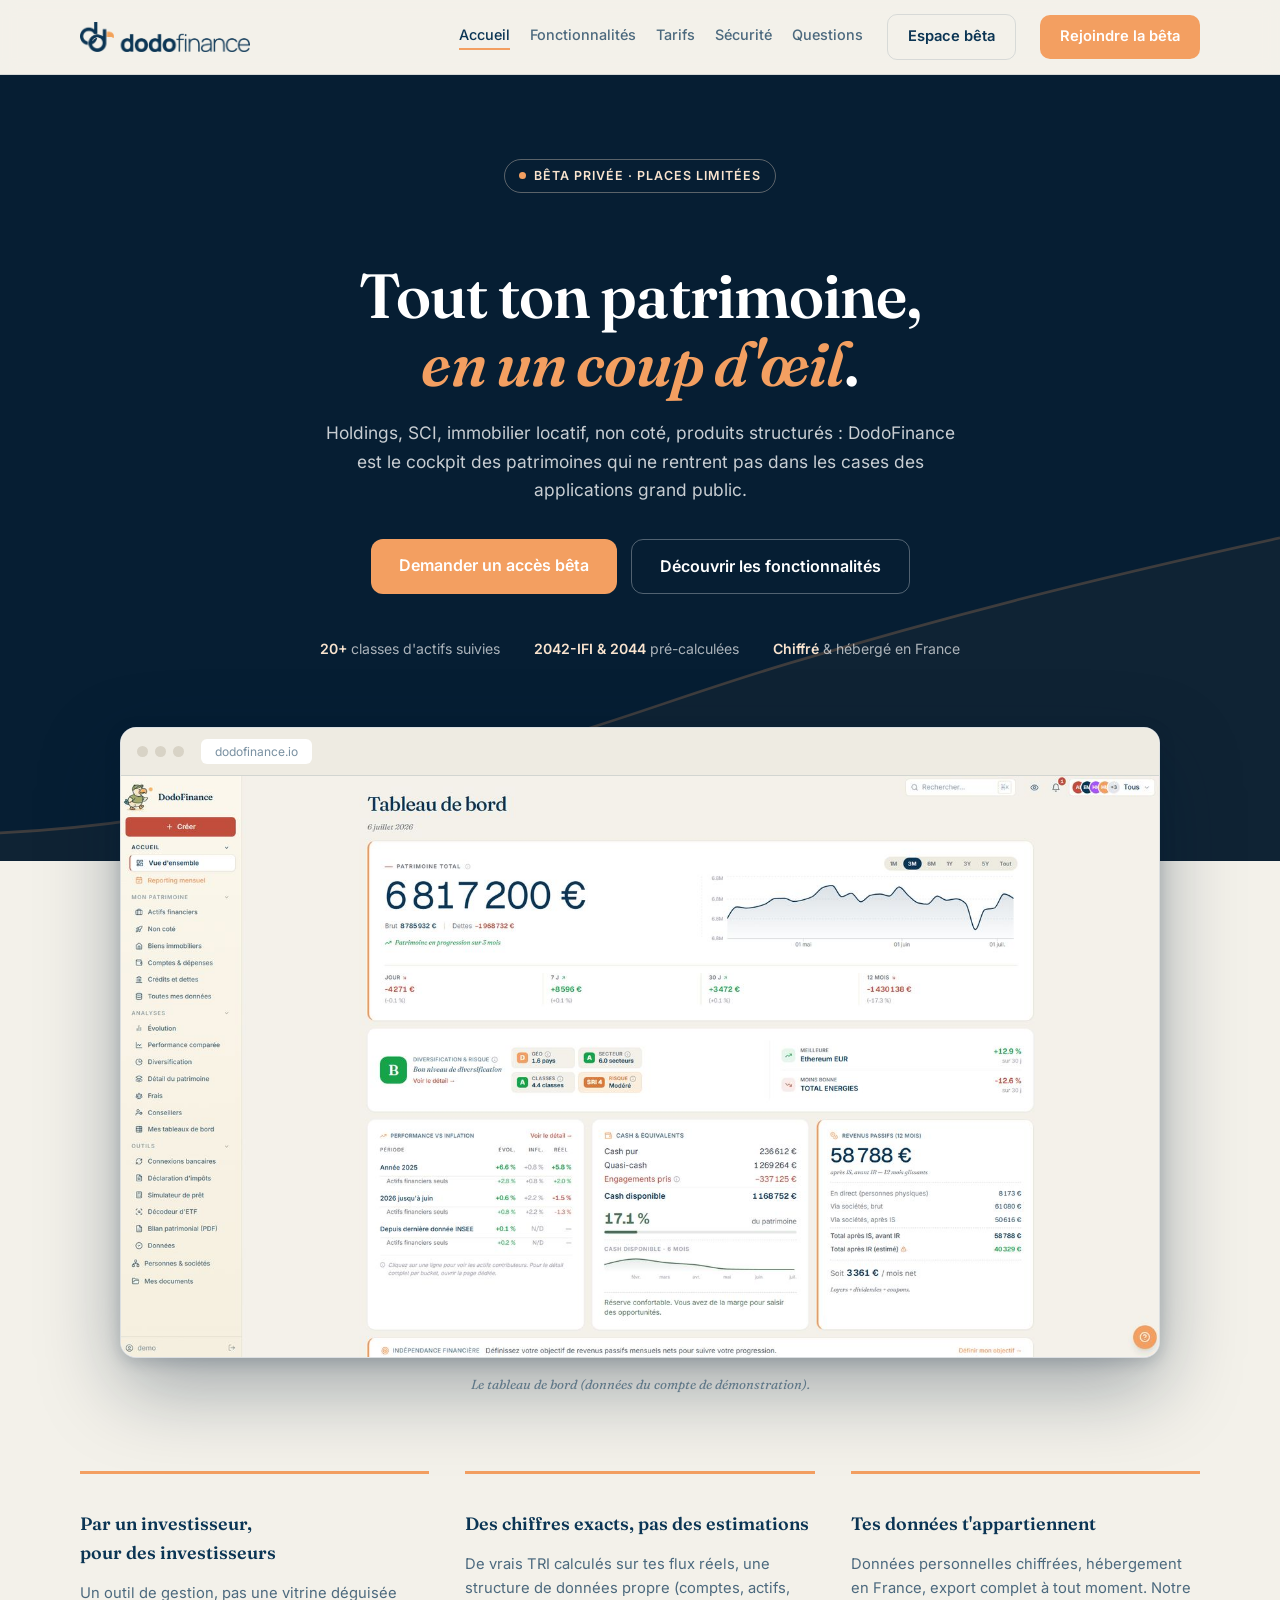
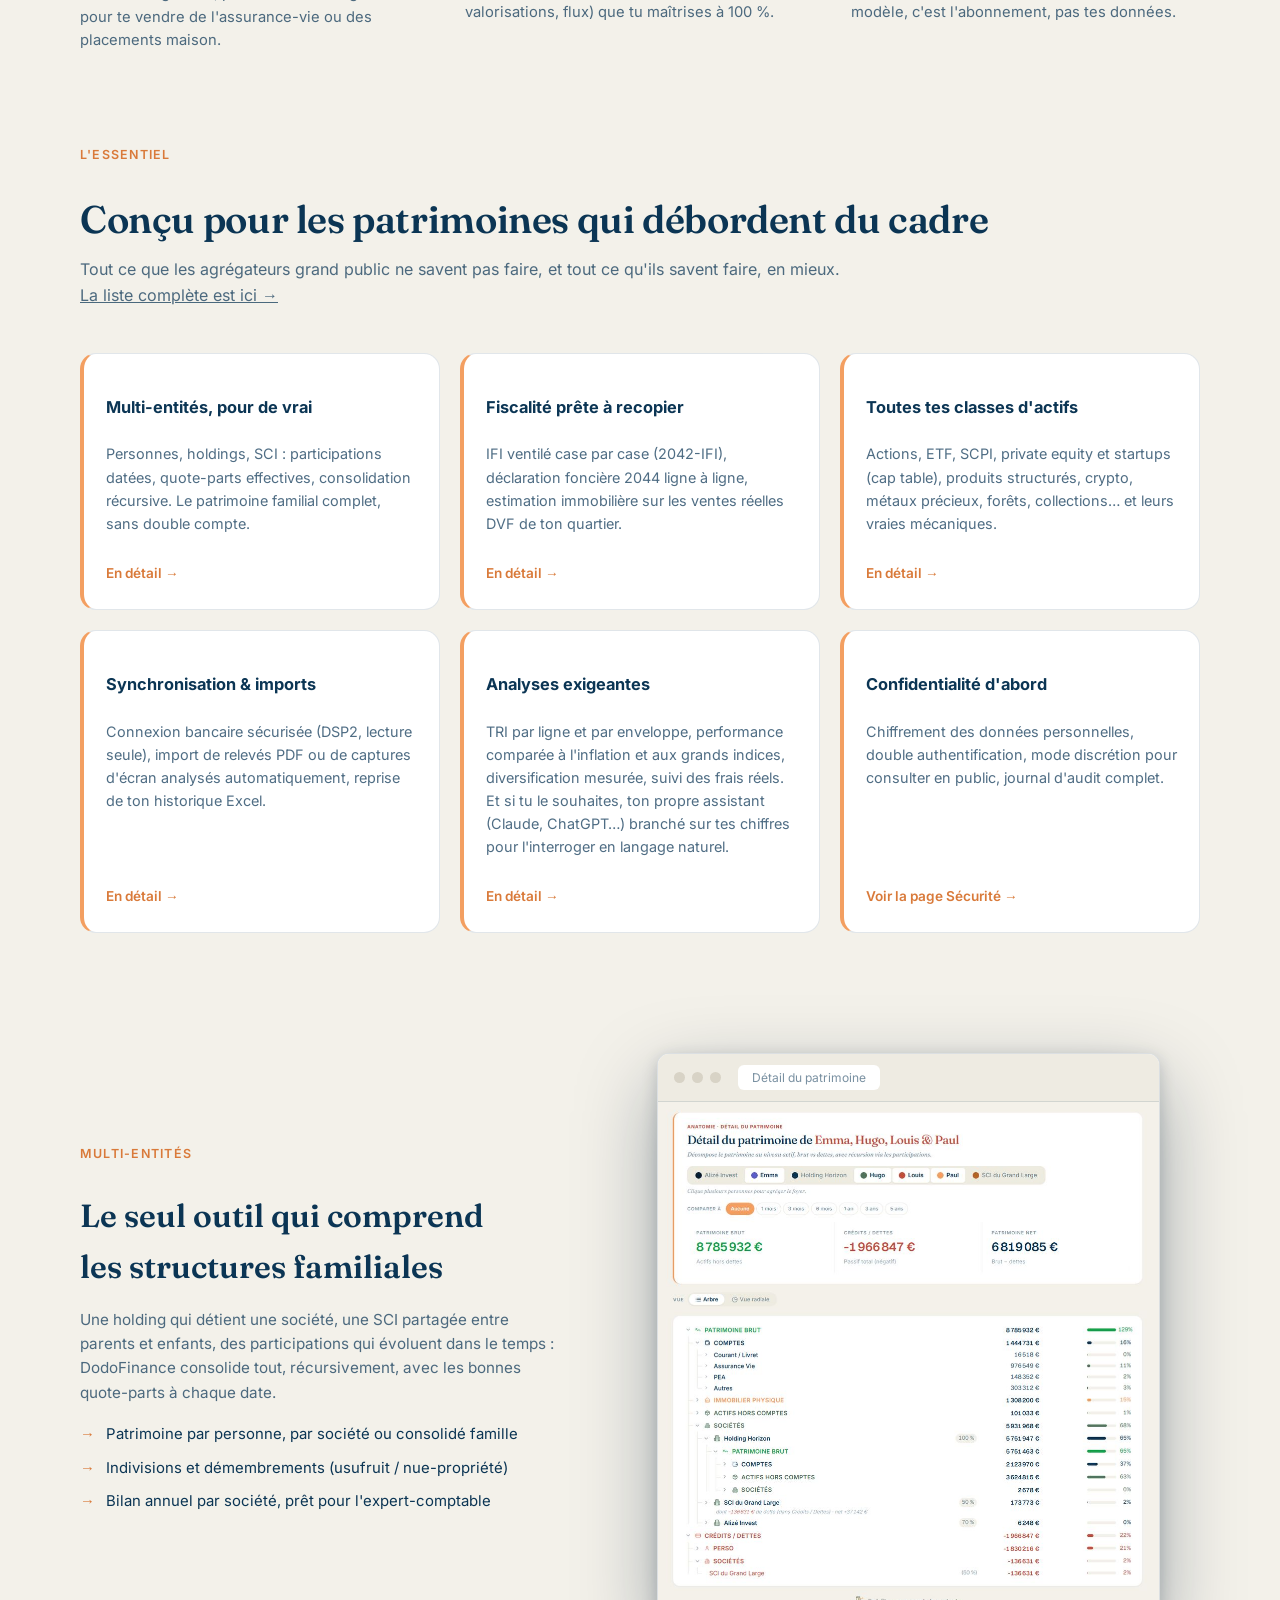
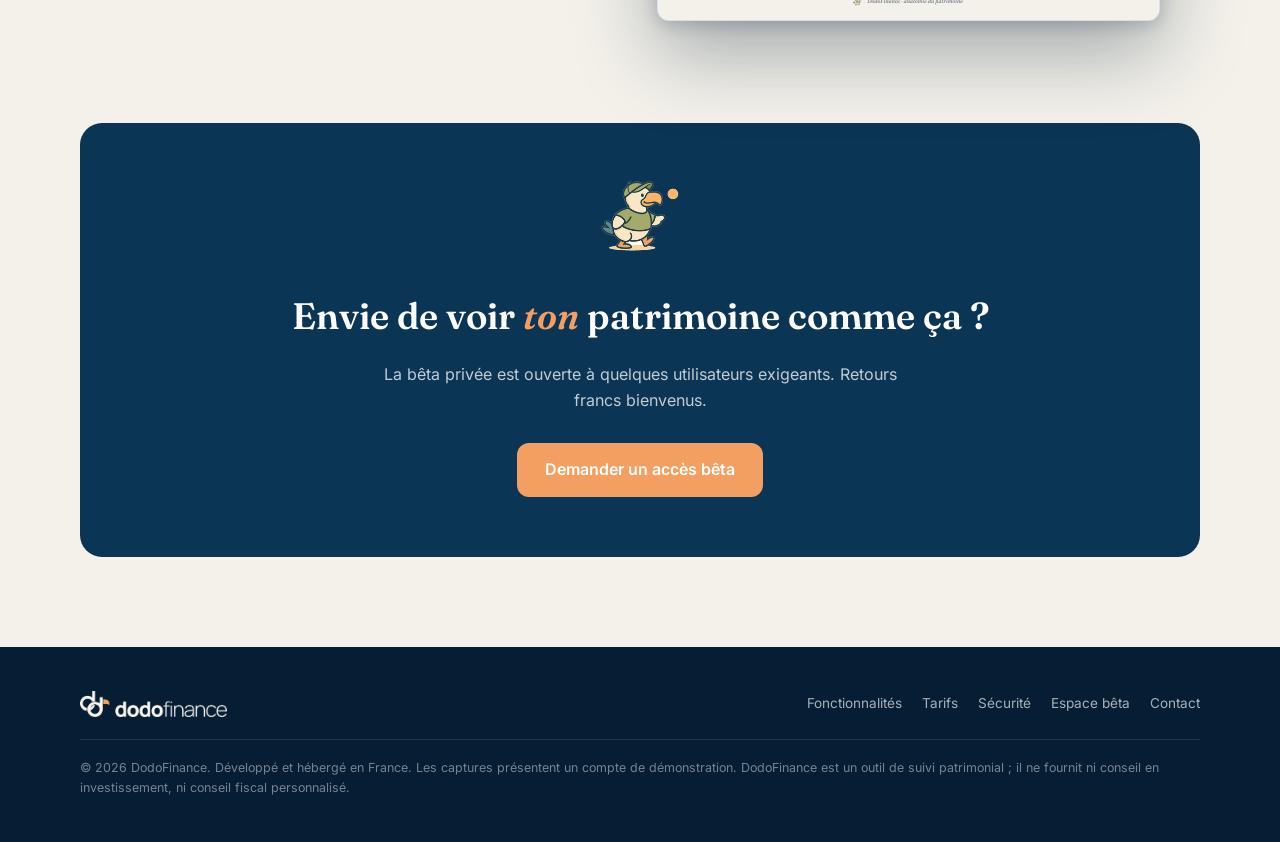
==== commit 809eb0e8: "deploy site 2026-11-10_0326" ====
--- a/index.html
+++ b/index.html
@@ -11,16 +11,15 @@
 <meta property="og:image" content="https://www.dodofinance.io/assets/dashboard.jpg">
 <meta property="og:type" content="website">
 <meta property="og:locale" content="fr_FR">
-<link rel="icon" type="image/png" href="/assets/dodo.png">
+<link rel="icon" type="image/png" href="/assets/favicon.png">
 <link rel="stylesheet" href="/assets/fonts/fonts.css">
-<link rel="stylesheet" href="/style.css?v=fc8b79c240">
+<link rel="stylesheet" href="/style.css?v=f209044336">
 </head>
 <body>
 <header class="top">
   <div class="wrap top-in">
     <a class="brand" href="/">
-      <img src="/assets/dodo.png" alt="DodoFinance">
-      <b>DodoFinance</b>
+      <img src="/assets/logo.png" alt="DodoFinance" width="170" height="30">
     </a>
     <nav>
       <a href="/" class="active" data-page="accueil">Accueil</a>
@@ -164,6 +163,7 @@
 <section class="final">
   <div class="wrap">
     <div class="final-card">
+      <img class="final-dodo" src="/assets/dodo.png" alt="" width="84" height="84" loading="lazy">
       <h2>Envie de voir <em>ton</em> patrimoine comme ça&nbsp;?</h2>
       <p>La bêta privée est ouverte à quelques utilisateurs exigeants. Retours francs bienvenus.</p>
       <a class="btn btn-primary btn-big" href="mailto:contact@dodofinance.io?subject=Acc%C3%A8s%20b%C3%AAta%20DodoFinance">Demander un accès bêta</a>
@@ -174,8 +174,7 @@
   <div class="wrap">
     <div class="foot-in">
       <a class="brand" href="/">
-        <img src="/assets/dodo.png" alt="">
-        <b>DodoFinance</b>
+        <img src="/assets/logo-dark.png" alt="DodoFinance" width="147" height="26">
       </a>
       <div class="foot-links">
         <a href="/fonctionnalites">Fonctionnalités</a>
--- a/style.css
+++ b/style.css
@@ -34,8 +34,9 @@
   }
   .top-in { display: flex; align-items: center; gap: 24px; padding-block: 14px; }
   .brand { display: flex; align-items: center; gap: 10px; text-decoration: none; margin-right: auto; }
-  .brand img { width: 34px; height: 34px; }
-  .brand b { font-family: var(--display); font-size: 1.25rem; font-weight: 700; letter-spacing: -0.01em; }
+  /* Logo officiel : monogramme + nom dans l'image (une version par fond, liserés de
+     l'entrelacs à la couleur du fond : scripts/generate_brand_assets.py). */
+  .brand img { height: 30px; width: auto; display: block; }
   .top nav { display: flex; gap: 20px; font-size: 0.9rem; font-weight: 500; color: var(--ink-soft); }
   .top nav a { text-decoration: none; padding-bottom: 2px; border-bottom: 2px solid transparent; }
   .top nav a:hover { color: var(--navy); }
@@ -136,6 +137,9 @@
   .section p.sub, .page-head p.sub { color: var(--ink-soft); max-width: 780px; margin-bottom: 44px; }
 
   .page-head { padding-block: 64px 8px; }
+  /* Page à offre unique centrée : en-tête dans l'axe du bloc de prix */
+  .page-head.center { text-align: center; }
+  .page-head.center p.sub { margin-inline: auto; }
   .page-head h1 em { font-style: italic; color: var(--amber); }
 
   .feat-grid { display: grid; grid-template-columns: repeat(3, 1fr); gap: 20px; }
@@ -154,7 +158,7 @@
   .dive.flip .dive-txt { order: 2; }
   .dive h2 { font-family: var(--display); font-weight: 600; font-size: clamp(1.5rem, 2.8vw, 2rem); margin-bottom: 14px; }
   .dive p { color: var(--ink-soft); font-size: 0.95rem; margin-bottom: 12px; }
-  .dive ul { list-style: none; margin-top: 18px; display: grid; gap: 10px; }
+  .dive ul { list-style: none; padding: 0; margin-top: 18px; display: grid; gap: 10px; }
   .dive li { padding-left: 26px; position: relative; font-size: 0.93rem; }
   .dive li::before { content: "→"; position: absolute; left: 0; color: var(--amber); font-weight: 700; }
   .dive .shot { border-radius: 12px; }
@@ -164,7 +168,7 @@
   .cat { background: #fff; border: 1px solid var(--line); border-radius: 18px; padding: 32px 32px 26px; margin-bottom: 22px; }
   .cat h3 { font-family: var(--display); font-size: 1.35rem; font-weight: 600; margin-bottom: 6px; }
   .cat > p { font-size: 0.92rem; color: var(--ink-soft); margin-bottom: 20px; max-width: 720px; }
-  .checks { list-style: none; columns: 3; column-gap: 34px; }
+  .checks { list-style: none; padding: 0; columns: 3; column-gap: 34px; }
   .checks.two { columns: 2; }
   .checks li {
     break-inside: avoid; font-size: 0.9rem; color: var(--ink-soft);
@@ -192,7 +196,7 @@
   .price .who { font-size: 0.85rem; color: var(--ink-faint); margin-bottom: 18px; }
   .price .amount { font-variant-numeric: tabular-nums; font-size: 2.2rem; font-weight: 700; letter-spacing: -0.02em; }
   .price .amount small { font-size: 0.9rem; font-weight: 500; color: var(--ink-faint); letter-spacing: 0; }
-  .price ul { list-style: none; margin: 20px 0 26px; display: grid; gap: 9px; flex: 1; }
+  .price ul { list-style: none; padding: 0; margin: 20px 0 26px; display: grid; gap: 9px; flex: 1; }
   .price li { font-size: 0.9rem; padding-left: 22px; position: relative; color: var(--ink-soft); }
   .price li::before { content: "✓"; position: absolute; left: 0; color: var(--green); font-weight: 700; }
   .price li.hdr { padding-left: 0; font-weight: 600; color: var(--navy); }
@@ -236,9 +240,12 @@
   .final-card h2 { font-family: var(--display); font-weight: 600; font-size: clamp(1.7rem, 3.4vw, 2.3rem); margin-bottom: 12px; }
   .final-card h2 em { font-style: italic; color: var(--orange); }
   .final-card p { color: rgba(255, 255, 255, 0.75); margin-bottom: 30px; max-width: 540px; margin-inline: auto; }
+  /* La mascotte : le logo est sérieux, le dodo garde la personnalité. */
+  .final-dodo { width: 84px; height: 84px; object-fit: contain; display: block; margin: -10px auto 14px; }
+  .lost-dodo { width: 96px; height: 96px; object-fit: contain; display: block; margin-bottom: 18px; }
   footer { background: var(--navy-dark); color: rgba(255, 255, 255, 0.65); padding: 44px 0; font-size: 0.85rem; }
   .foot-in { display: flex; gap: 24px; align-items: center; flex-wrap: wrap; }
-  .foot-in .brand b { color: #fff; font-size: 1.05rem; }
+  .foot-in .brand img { height: 26px; }
   .foot-links { display: flex; gap: 20px; margin-left: auto; flex-wrap: wrap; }
   .foot-links a { text-decoration: none; }
   .foot-links a:hover { color: #fff; }
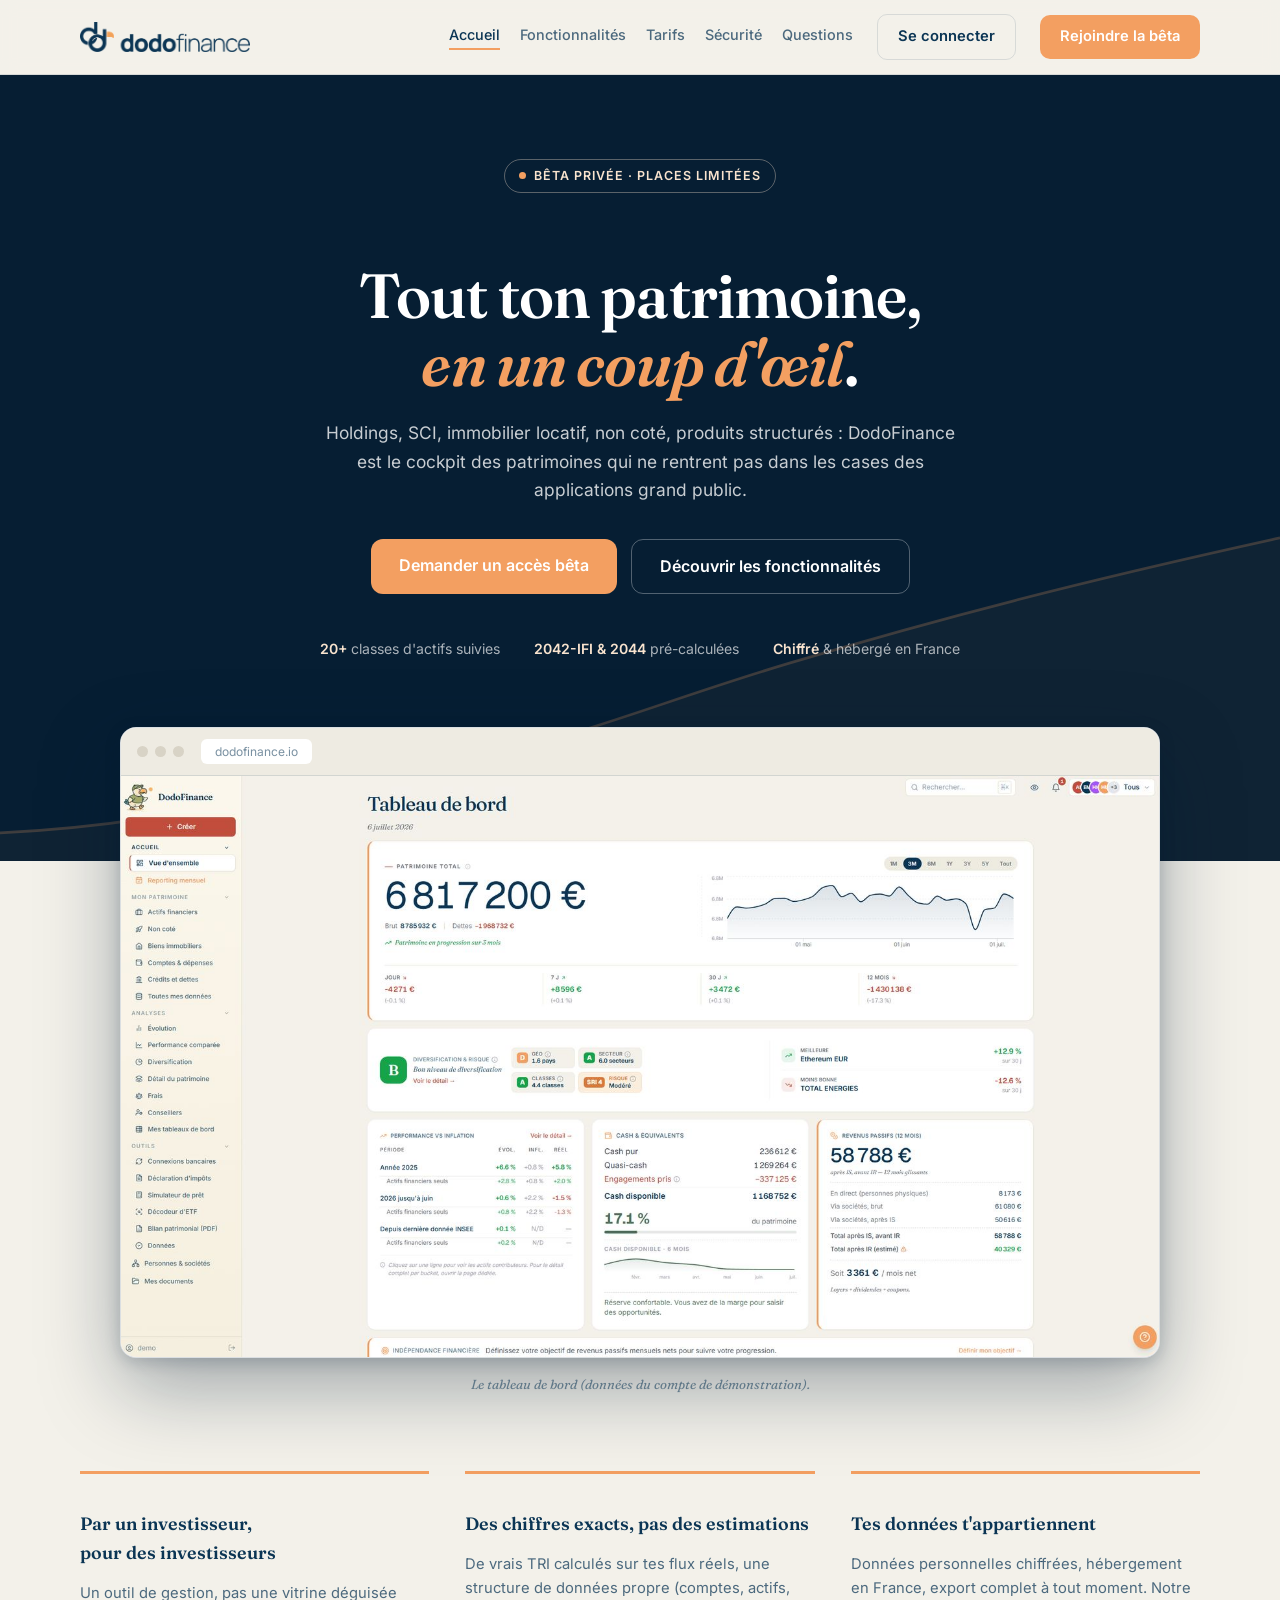
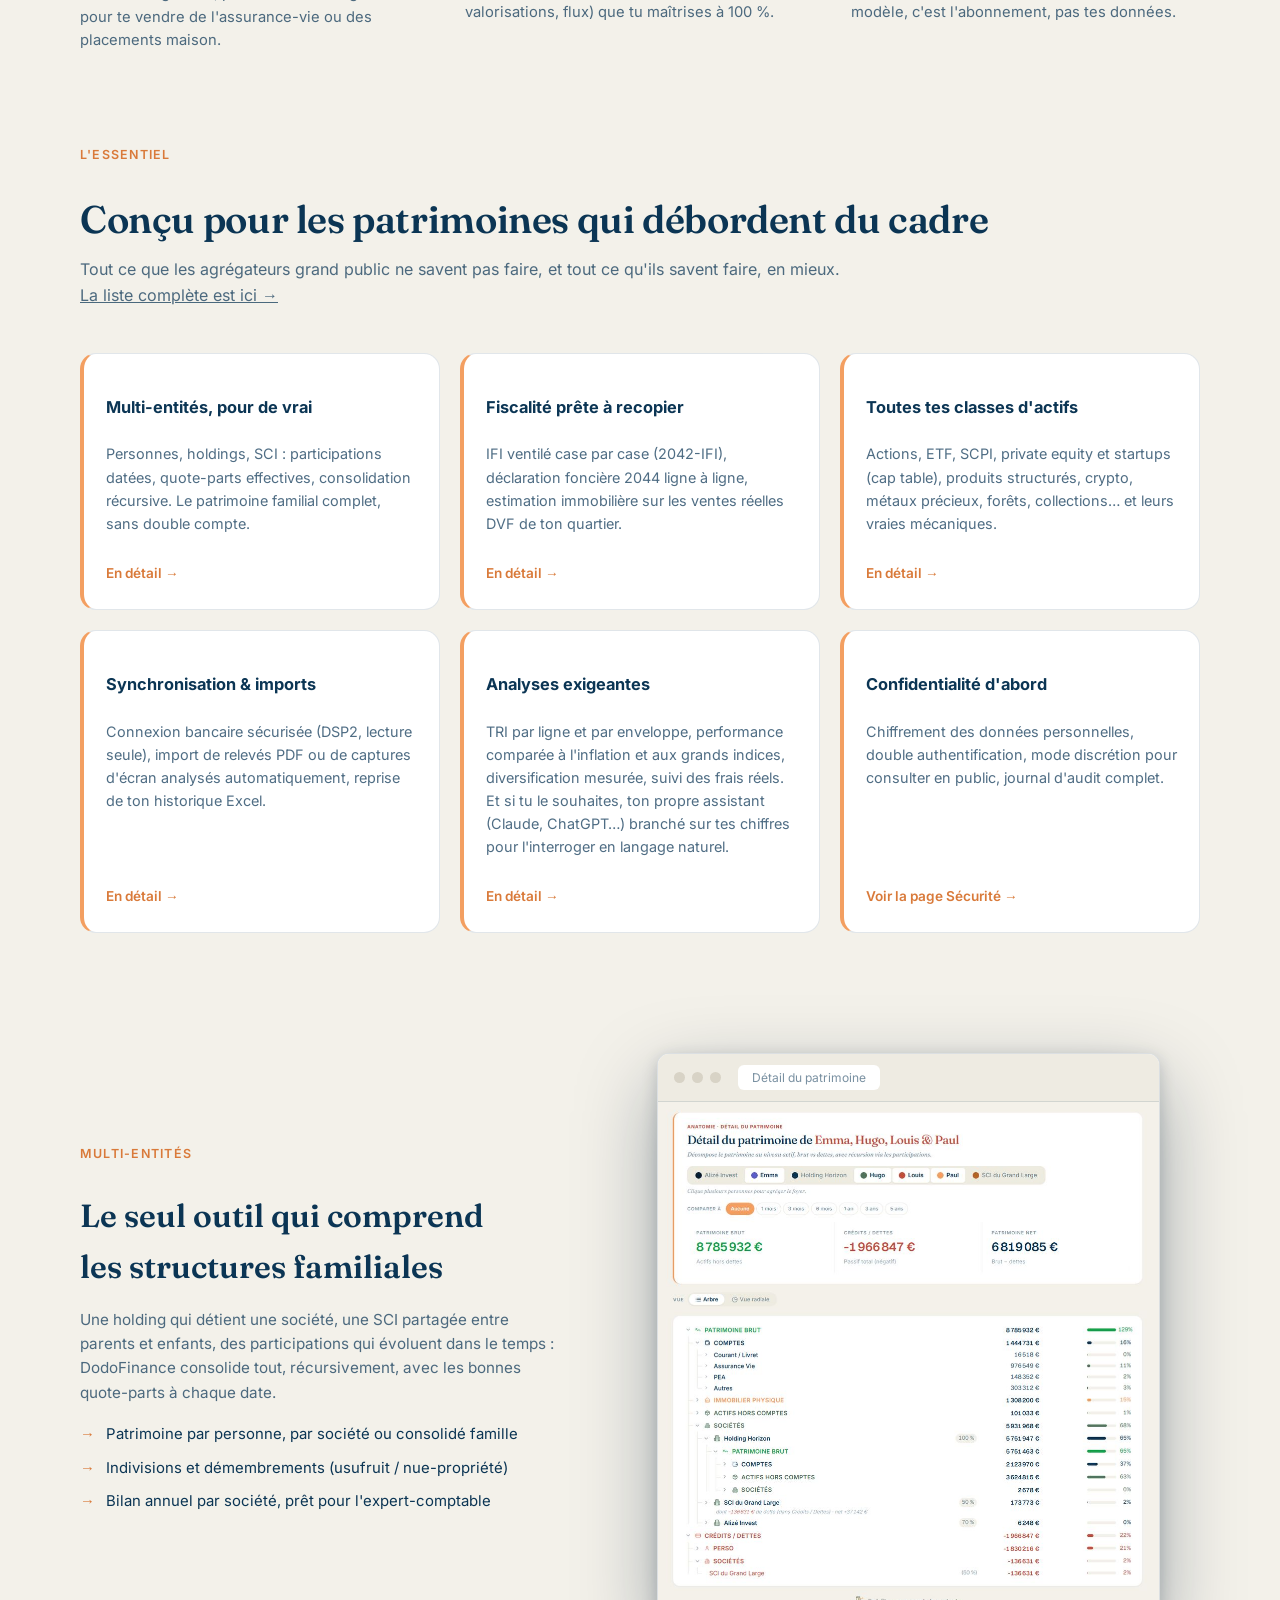
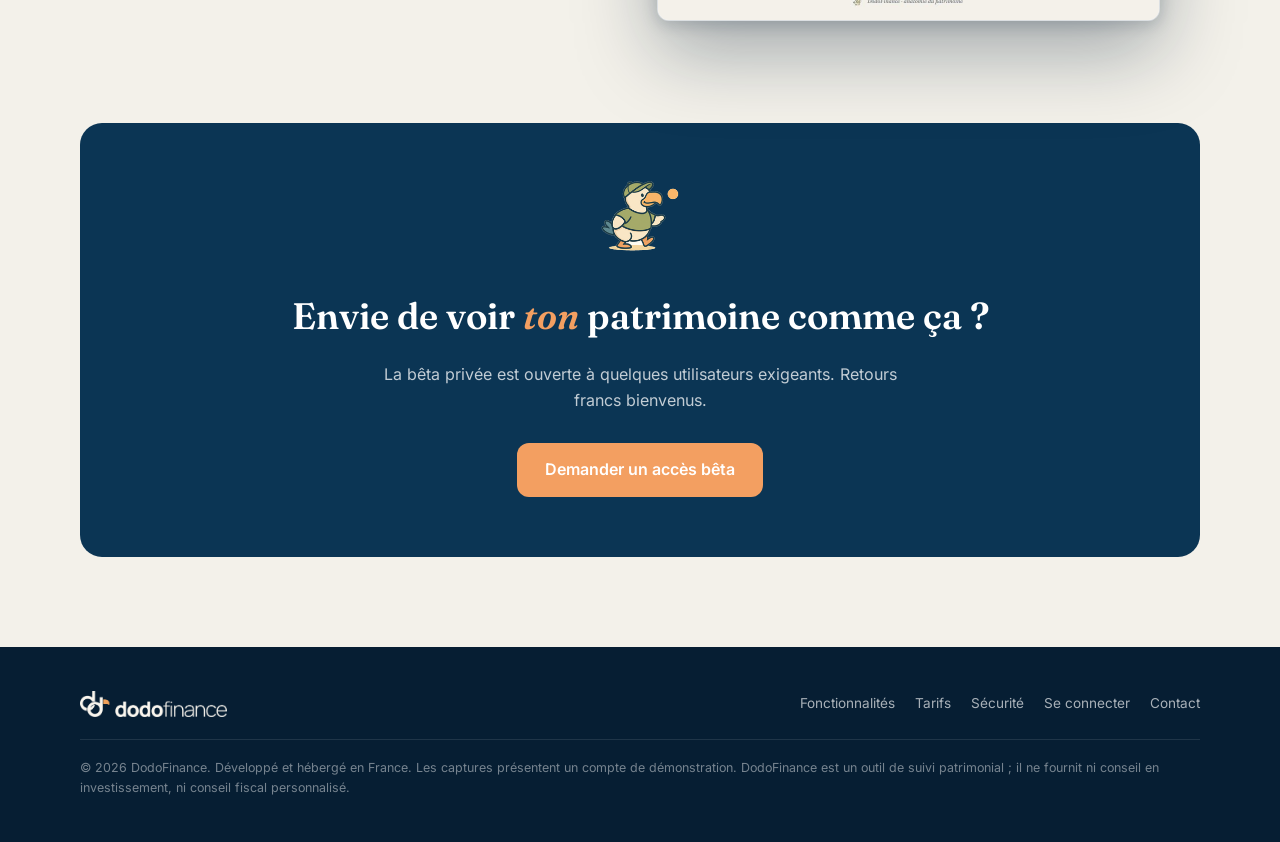
==== commit a5b1cf36: "deploy site 2026-11-20_1831" ====
--- a/index.html
+++ b/index.html
@@ -28,7 +28,7 @@
       <a href="/securite" data-page="securite">Sécurité</a>
       <a href="/questions" data-page="questions">Questions</a>
     </nav>
-    <a class="btn btn-ghost" href="https://dodofinance.io/login">Espace bêta</a>
+    <a class="btn btn-ghost" href="https://dodofinance.io/login">Se connecter</a>
     <a class="btn btn-primary" href="mailto:contact@dodofinance.io?subject=Acc%C3%A8s%20b%C3%AAta%20DodoFinance">Rejoindre la bêta</a>
     <details class="menu">
       <summary aria-label="Menu">
@@ -43,7 +43,7 @@
         <a href="/questions" data-page="questions">Questions</a>
         <div class="menu-cta">
           <a class="btn btn-primary" href="mailto:contact@dodofinance.io?subject=Acc%C3%A8s%20b%C3%AAta%20DodoFinance">Rejoindre la bêta</a>
-          <a class="btn btn-ghost" href="https://dodofinance.io/login">Espace bêta</a>
+          <a class="btn btn-ghost" href="https://dodofinance.io/login">Se connecter</a>
         </div>
       </div>
     </details>
@@ -180,7 +180,7 @@
         <a href="/fonctionnalites">Fonctionnalités</a>
         <a href="/tarifs">Tarifs</a>
         <a href="/securite">Sécurité</a>
-        <a href="https://dodofinance.io/login">Espace bêta</a>
+        <a href="https://dodofinance.io/login">Se connecter</a>
         <a href="mailto:contact@dodofinance.io">Contact</a>
       </div>
     </div>
